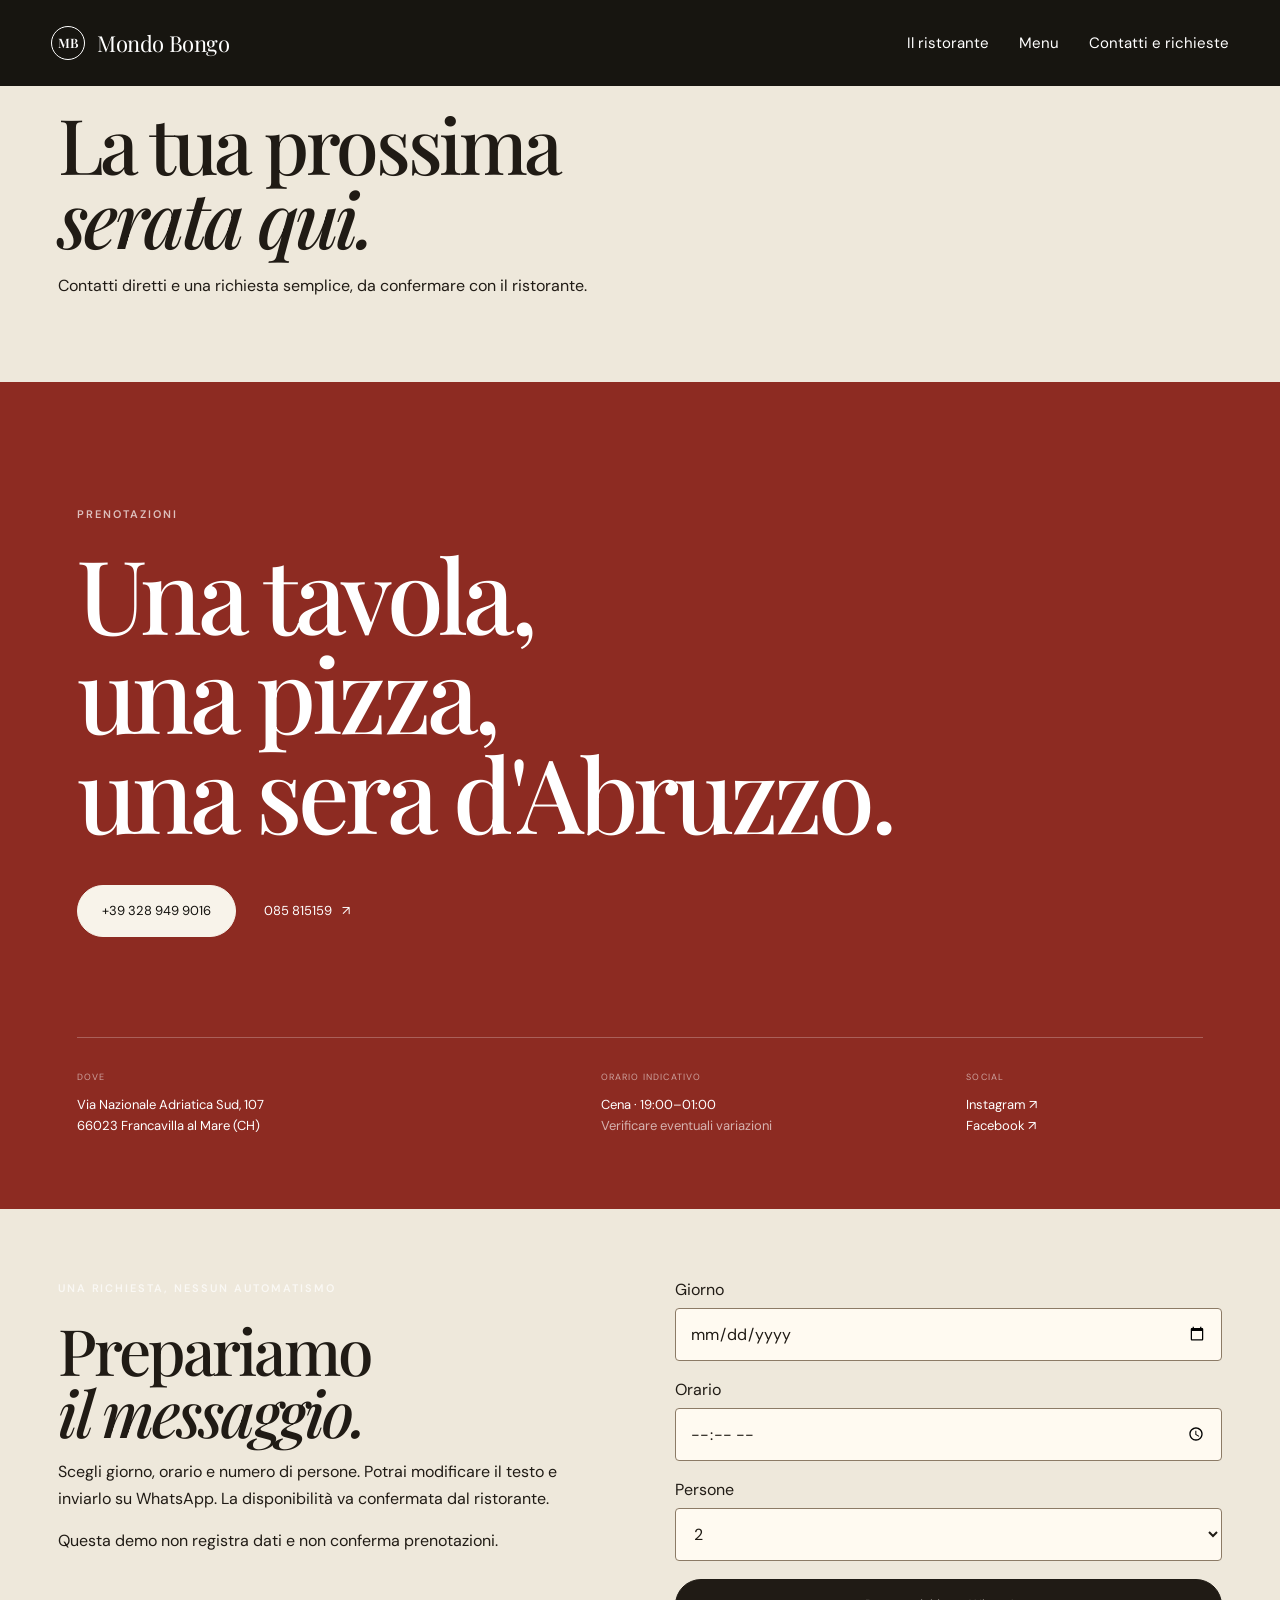
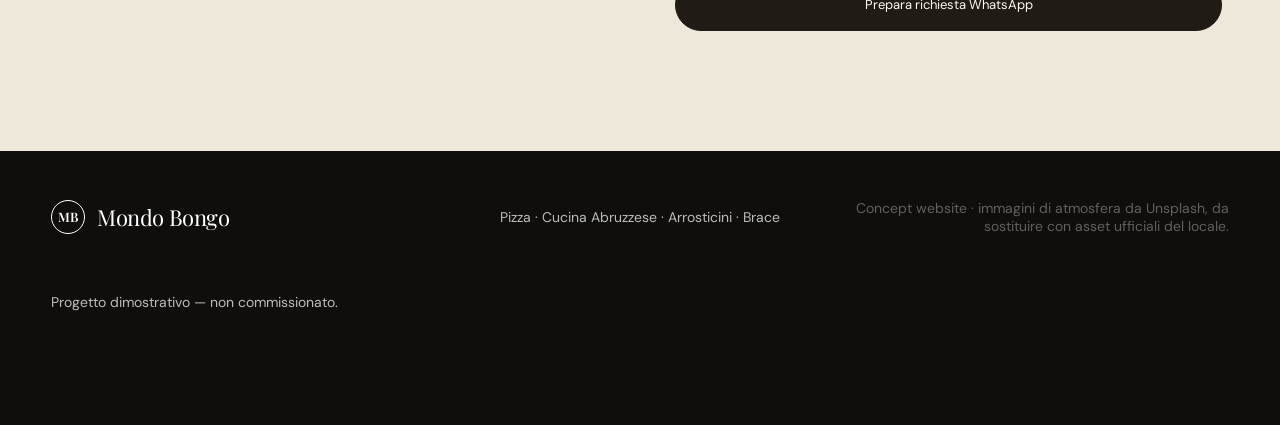
==== contatti.html @ a7d5d1a0 "Implement three-page Crescita demo with menu QR and request flow" ====
<!DOCTYPE html>

<html lang="it">
<head>
<meta charset="utf-8"/>
<meta content="width=device-width, initial-scale=1.0" name="viewport"/>
<meta content="Contatti e indicazioni per Mondo Bongo. Prepara una richiesta WhatsApp: la prenotazione richiede conferma del locale." name="description"/>
<meta content="#16130f" name="theme-color"/>
<title>Contatti e richieste | Mondo Bongo — Demo</title>
<link href="https://fonts.googleapis.com" rel="preconnect"/>
<link crossorigin="" href="https://fonts.gstatic.com" rel="preconnect"/>
<link href="https://fonts.googleapis.com/css2?family=DM+Sans:wght@400;500;600&amp;family=Playfair+Display:ital,wght@0,500;0,600;1,500&amp;display=swap" rel="stylesheet"/>
<link href="styles.css" rel="stylesheet"/>
<link href="package.css" rel="stylesheet"/><meta content="noindex, follow" name="robots"/><link href="https://mondobongo-website-demo.netlify.app/contatti.html" rel="canonical"/></head>
<body>
<header class="site-header" id="top">
<a aria-label="Mondo Bongo home" class="brand" href="index.html">
<span class="brand-mark">MB</span>
<span class="brand-name">Mondo Bongo</span>
</a>
<button aria-controls="site-nav" aria-expanded="false" aria-label="Apri menu" class="menu-toggle"><span></span><span></span></button>
<nav aria-label="Navigazione principale" class="nav" id="site-nav"><a href="index.html">Il ristorante</a><a href="menu.html">Menu</a><a aria-current="page" href="contatti.html">Contatti e richieste</a></nav>
</header>
<main><section class="page-heading section"><p class="eyebrow">MONDO BONGO · FRANCAVILLA</p><h1 class="display">La tua prossima<br/><em>serata qui.</em></h1><p>Contatti diretti e una richiesta semplice, da confermare con il ristorante.</p></section><section class="contact" id="contatti">
<div class="contact-inner">
<p class="eyebrow">Prenotazioni</p>
<h2 class="display light">Una tavola,<br/>una pizza,<br/>una sera d'Abruzzo.</h2>
<div class="contact-actions">
<a class="button button-light" href="tel:+393289499016">+39 328 949 9016</a>
<a class="text-link" href="tel:+39085815159">085 815159 <span>↗</span></a>
</div>
<div class="contact-meta">
<div><small>Dove</small><p>Via Nazionale Adriatica Sud, 107<br/>66023 Francavilla al Mare (CH)</p></div>
<div><small>Orario indicativo</small><p>Cena · 19:00–01:00<br/><span>Verificare eventuali variazioni</span></p></div>
<div><small>Social</small><p><a href="https://www.instagram.com/mondobongo_francavilla/" rel="noopener" target="_blank">Instagram ↗</a><br/><a href="https://www.facebook.com/mondobongofrancavilla" rel="noopener" target="_blank">Facebook ↗</a></p></div>
</div>
</div>
</section><section class="request-section section"><div><p class="eyebrow">UNA RICHIESTA, NESSUN AUTOMATISMO</p><h2 class="display">Prepariamo<br/><em>il messaggio.</em></h2><p>Scegli giorno, orario e numero di persone. Potrai modificare il testo e inviarlo su WhatsApp. La disponibilità va confermata dal ristorante.</p><p>Questa demo non registra dati e non conferma prenotazioni.</p></div><form id="request-form"><label>Giorno<input id="visit-date" required="" type="date"/></label><label>Orario<input id="visit-time" required="" type="time"/></label><label>Persone<select id="party-size"><option>2</option><option>1</option><option>3</option><option>4</option><option>5</option><option>6</option><option>7</option><option>8</option></select></label><button class="button button-light" type="submit">Prepara richiesta WhatsApp</button><p id="request-error" role="alert"></p><div hidden="" id="request-result"><p aria-live="polite" id="request-preview"></p><a class="button button-light" id="request-link" rel="noreferrer" target="_blank">Apri WhatsApp con il testo</a><a class="text-link dark-link" download="promemoria-richiesta.ics" id="calendar-link">Scarica promemoria da confermare</a></div><noscript>Per concordare un tavolo chiama il <a href="tel:+393289499016">328 949 9016</a>.</noscript></form></section></main>
<footer class="footer">
<a class="brand footer-brand" href="index.html"><span class="brand-mark">MB</span><span class="brand-name">Mondo Bongo</span></a>
<p>Pizza · Cucina Abruzzese · Arrosticini · Brace</p>
<p class="concept-note">Concept website · immagini di atmosfera da Unsplash, da sostituire con asset ufficiali del locale.</p>
<p>Progetto dimostrativo — non commissionato.</p></footer>
<script src="growth.js"></script>
</body>
</html>
---- styles.css ----
:root {
  --ink: #17140f;
  --paper: #f2ede4;
  --paper-2: #e7dfd2;
  --cream: #f8f3ea;
  --muted: #8b8377;
  --line: rgba(23, 20, 15, 0.16);
  --gold: #b48a4a;
  --deep: #13110e;
  --deep-2: #1b1712;
  --max: 1320px;
  --serif: "Playfair Display", Georgia, serif;
  --sans: "DM Sans", Arial, sans-serif;
}

* { box-sizing: border-box; }
html { scroll-behavior: smooth; }
body {
  margin: 0;
  font-family: var(--sans);
  color: var(--ink);
  background: var(--paper);
  -webkit-font-smoothing: antialiased;
}
a { color: inherit; text-decoration: none; }
button, input { font: inherit; }
::selection { background: var(--ink); color: var(--paper); }

.site-header {
  position: fixed;
  inset: 0 0 auto;
  z-index: 50;
  height: 86px;
  padding: 0 clamp(22px, 4vw, 68px);
  display: flex;
  align-items: center;
  justify-content: space-between;
  color: #fff;
  transition: background .35s ease, color .35s ease, height .35s ease, border-color .35s ease;
  border-bottom: 1px solid transparent;
}
.site-header.scrolled {
  height: 70px;
  color: var(--ink);
  background: rgba(242,237,228,.92);
  backdrop-filter: blur(16px);
  border-color: var(--line);
}
.brand { display: inline-flex; align-items: center; gap: 12px; }
.brand-mark {
  width: 34px;
  height: 34px;
  border: 1px solid currentColor;
  border-radius: 50%;
  display: grid;
  place-items: center;
  font-family: var(--serif);
  font-size: 13px;
  font-weight: 600;
}
.brand-name { font-family: var(--serif); font-size: 22px; letter-spacing: -.02em; }
.nav { display: flex; align-items: center; gap: 30px; font-size: 13px; }
.nav a { position: relative; }
.nav a:not(.nav-cta)::after {
  content: "";
  position: absolute;
  left: 0;
  right: 100%;
  bottom: -7px;
  height: 1px;
  background: currentColor;
  transition: right .25s ease;
}
.nav a:hover::after { right: 0; }
.nav-cta {
  padding: 11px 18px;
  border: 1px solid currentColor;
  border-radius: 999px;
}
.menu-toggle { display: none; background: transparent; border: 0; padding: 8px; }
.menu-toggle span { width: 23px; height: 1px; display: block; background: currentColor; margin: 6px 0; }

.hero {
  min-height: 100svh;
  position: relative;
  overflow: hidden;
  color: #fff;
  display: flex;
  align-items: flex-end;
}
.hero-media {
  position: absolute;
  inset: 0;
  background-image: url('https://images.unsplash.com/photo-1772758631701-5c5f532f44cf?auto=format&fit=crop&fm=jpg&q=82&w=2400');
  background-size: cover;
  background-position: center 46%;
  transform: scale(1.035);
  animation: heroIn 1.5s cubic-bezier(.2,.7,.2,1) forwards;
}
.hero-shade {
  position: absolute;
  inset: 0;
  background: linear-gradient(90deg, rgba(12,9,6,.75) 0%, rgba(12,9,6,.48) 48%, rgba(12,9,6,.22) 100%),
              linear-gradient(0deg, rgba(12,9,6,.6) 0%, transparent 45%);
}
.hero-content {
  position: relative;
  z-index: 2;
  width: min(940px, 86vw);
  padding: 0 0 clamp(140px, 18vh, 190px) clamp(22px, 6vw, 92px);
}
.eyebrow,
.section-kicker {
  font-size: 11px;
  letter-spacing: .18em;
  text-transform: uppercase;
  font-weight: 600;
}
.eyebrow { color: rgba(255,255,255,.7); margin: 0 0 22px; }
.eyebrow.dark { color: #786c5c; }
.hero h1,
.display { font-family: var(--serif); font-weight: 500; letter-spacing: -.045em; }
.hero h1 {
  font-size: clamp(58px, 8.8vw, 132px);
  line-height: .9;
  margin: 0;
  max-width: 1100px;
}
.hero h1 em, .display em { font-weight: 500; }
.hero-copy {
  max-width: 590px;
  margin: 32px 0 0;
  line-height: 1.65;
  font-size: clamp(16px, 1.3vw, 19px);
  color: rgba(255,255,255,.8);
}
.hero-actions { display: flex; align-items: center; gap: 28px; margin-top: 36px; }
.button {
  display: inline-flex;
  justify-content: center;
  align-items: center;
  min-height: 52px;
  padding: 0 24px;
  border: 1px solid currentColor;
  border-radius: 999px;
  font-size: 13px;
  transition: transform .25s ease, background .25s ease, color .25s ease;
}
.button:hover { transform: translateY(-2px); }
.button-light { color: var(--deep); background: var(--cream); border-color: var(--cream); }
.button-light:hover { background: transparent; color: #fff; }
.text-link { display: inline-flex; align-items: center; gap: 10px; font-size: 13px; }
.text-link span { transition: transform .2s ease; }
.text-link:hover span { transform: translate(3px,-3px); }
.hero-facts {
  position: absolute;
  z-index: 2;
  bottom: 26px;
  right: clamp(22px, 4vw, 68px);
  display: flex;
  border-top: 1px solid rgba(255,255,255,.3);
  padding-top: 18px;
}
.hero-facts > span {
  min-width: 160px;
  font-family: var(--serif);
  font-size: 28px;
  padding-left: 22px;
  border-left: 1px solid rgba(255,255,255,.2);
}
.hero-facts small { display: block; font-family: var(--sans); font-size: 10px; text-transform: uppercase; letter-spacing: .12em; color: rgba(255,255,255,.62); margin-top: 4px; }

.section { max-width: var(--max); margin: 0 auto; padding: 120px clamp(22px, 4.5vw, 70px); }
.section-kicker { color: #776e62; margin-bottom: 54px; }
.display {
  font-size: clamp(46px, 6.1vw, 92px);
  line-height: .97;
  margin: 0;
}
.display.light { color: #fff; }
.intro-grid { display: grid; grid-template-columns: 1.2fr .8fr; gap: 90px; align-items: end; }
.intro-copy { max-width: 510px; font-size: 17px; line-height: 1.75; color: #5f584f; }
.intro-copy p { margin: 0 0 18px; }
.pillars {
  display: grid;
  grid-template-columns: repeat(4,1fr);
  gap: 0;
  margin-top: 94px;
  border-top: 1px solid var(--line);
}
.pillars article { padding: 28px 26px 4px 0; border-right: 1px solid var(--line); min-height: 190px; }
.pillars article:not(:first-child) { padding-left: 26px; }
.pillars article:last-child { border-right: 0; }
.pillars span { font-size: 10px; color: var(--muted); }
.pillars h3 { font-family: var(--serif); font-size: 30px; margin: 28px 0 10px; font-weight: 500; }
.pillars p { color: #6f675c; line-height: 1.55; font-size: 13px; margin: 0; }

.pizza-feature { display: grid; grid-template-columns: 1.05fr .95fr; min-height: 780px; background: var(--paper-2); }
.pizza-image {
  min-height: 720px;
  background-image: linear-gradient(rgba(17,13,8,.05), rgba(17,13,8,.08)), url('https://images.unsplash.com/photo-1770670644176-100813bce5a8?auto=format&fit=crop&fm=jpg&q=82&w=1800');
  background-size: cover;
  background-position: center;
}
.pizza-copy { padding: clamp(70px, 9vw, 150px); display: flex; flex-direction: column; justify-content: center; }
.pizza-copy > p:not(.eyebrow) { max-width: 570px; margin: 34px 0 0; color: #62594f; line-height: 1.75; }
.process { display: grid; grid-template-columns: repeat(3,1fr); gap: 0; margin-top: 60px; border-top: 1px solid var(--line); }
.process div { padding: 20px 18px 0 0; }
.process strong { display: block; font-family: var(--serif); font-size: 29px; font-weight: 500; }
.process span { display: block; margin-top: 7px; font-size: 11px; line-height: 1.4; color: var(--muted); }

.section-heading { display: flex; justify-content: space-between; align-items: flex-end; gap: 40px; }
.dark-link { color: var(--ink); margin-bottom: 10px; }
.dish-grid { display: grid; grid-template-columns: repeat(4,1fr); gap: 18px; margin-top: 62px; }
.dish-card {
  min-height: 320px;
  padding: 28px;
  border: 1px solid var(--line);
  display: flex;
  flex-direction: column;
  background: rgba(255,255,255,.15);
  transition: transform .3s ease, background .3s ease, border-color .3s ease;
}
.dish-card:hover { transform: translateY(-7px); background: #f7f1e7; border-color: rgba(23,20,15,.28); }
.dish-no { font-size: 10px; color: var(--muted); }
.dish-card h3 { font-family: var(--serif); font-size: 32px; font-weight: 500; margin: 44px 0 16px; }
.dish-card p { color: #6b6258; font-size: 13px; line-height: 1.6; margin: 0; }
.dish-card > span { margin-top: auto; padding-top: 28px; font-size: 13px; }

.arrosticini-section { position: relative; min-height: 780px; display: flex; align-items: center; color: #fff; overflow: hidden; }
.arrosticini-bg {
  position: absolute;
  inset: 0;
  background-image: url('https://images.unsplash.com/photo-1777502286499-d91d3339be30?auto=format&fit=crop&fm=jpg&q=82&w=2200');
  background-size: cover;
  background-position: center;
}
.arrosticini-overlay { position: absolute; inset: 0; background: linear-gradient(90deg, rgba(14,10,7,.85), rgba(14,10,7,.28)); }
.arrosticini-content { position: relative; z-index: 2; width: min(650px, 84vw); margin-left: clamp(22px, 7vw, 112px); }
.arrosticini-content > p:not(.eyebrow) { color: rgba(255,255,255,.76); font-size: 16px; line-height: 1.7; max-width: 530px; margin: 30px 0; }

.menu-section { padding-top: 135px; padding-bottom: 135px; }
.menu-head { display: grid; grid-template-columns: 1fr 340px; gap: 80px; align-items: end; }
.menu-head > p { color: #6e665c; line-height: 1.65; margin: 0 0 8px; }
.menu-tabs { display: flex; gap: 8px; flex-wrap: wrap; margin-top: 65px; padding-bottom: 20px; border-bottom: 1px solid var(--line); }
.menu-tab {
  border: 1px solid var(--line);
  background: transparent;
  padding: 11px 15px;
  border-radius: 999px;
  cursor: pointer;
  color: #5e574f;
  font-size: 12px;
  transition: all .2s ease;
}
.menu-tab:hover, .menu-tab.active { background: var(--ink); border-color: var(--ink); color: var(--paper); }
.menu-panels { margin-top: 26px; }
.menu-panel { display: none; }
.menu-panel.active { display: block; animation: fadePanel .35s ease; }
.menu-item {
  display: grid;
  grid-template-columns: 1fr auto;
  gap: 32px;
  padding: 24px 0;
  border-bottom: 1px solid var(--line);
  align-items: start;
}
.menu-item h3 { margin: 0; font-family: var(--serif); font-weight: 500; font-size: 24px; }
.menu-item p { margin: 7px 0 0; color: #776f64; font-size: 13px; line-height: 1.5; }
.menu-item strong { font-size: 13px; font-weight: 500; }
.menu-item.featured h3::after { content: " firma"; font-family: var(--sans); font-size: 9px; letter-spacing: .12em; text-transform: uppercase; margin-left: 9px; color: var(--gold); vertical-align: middle; }
.menu-note { margin-top: 28px; font-size: 11px; color: var(--muted); }

.wine-section { background: var(--deep); color: #fff; display: grid; grid-template-columns: 1fr 1fr; padding: 120px clamp(22px, 6vw, 92px); gap: 100px; align-items: end; }
.wine-list { border-top: 1px solid rgba(255,255,255,.18); padding-top: 30px; max-width: 570px; }
.wine-list p { font-size: 16px; line-height: 1.75; color: rgba(255,255,255,.7); margin: 0 0 30px; }

.experience-grid { display: grid; grid-template-columns: 1fr .8fr; gap: 90px; align-items: start; }
.experience-copy { padding-top: 10px; }
.experience-copy > p { color: #665e54; line-height: 1.75; margin: 0; max-width: 520px; }
.experience-tags { display: flex; flex-wrap: wrap; gap: 8px; margin-top: 38px; }
.experience-tags span { border: 1px solid var(--line); border-radius: 999px; padding: 9px 13px; font-size: 11px; color: #6c6459; }

.contact { background: #8d2b22; color: #fff; padding: 125px clamp(22px, 6vw, 92px) 72px; }
.contact-inner { max-width: var(--max); margin: 0 auto; }
.contact .display { font-size: clamp(58px, 8vw, 120px); }
.contact-actions { display: flex; gap: 28px; align-items: center; margin-top: 44px; }
.contact-meta { display: grid; grid-template-columns: 1.2fr .8fr .6fr; gap: 50px; border-top: 1px solid rgba(255,255,255,.25); margin-top: 100px; padding-top: 26px; }
.contact-meta small { text-transform: uppercase; letter-spacing: .13em; font-size: 9px; color: rgba(255,255,255,.56); }
.contact-meta p { margin: 9px 0 0; line-height: 1.65; font-size: 13px; }
.contact-meta span { color: rgba(255,255,255,.64); }

.footer { background: #0f0e0c; color: rgba(255,255,255,.72); padding: 34px clamp(22px, 4vw, 68px); display: grid; grid-template-columns: 1fr auto 1fr; align-items: center; gap: 30px; font-size: 11px; }
.footer-brand { color: #fff; }
.footer > p:nth-child(2) { text-align: center; }
.concept-note { text-align: right; color: rgba(255,255,255,.34); }

.reveal { opacity: 0; transform: translateY(26px); transition: opacity .75s ease, transform .75s cubic-bezier(.2,.7,.2,1); }
.reveal.visible { opacity: 1; transform: translateY(0); }

@keyframes heroIn { from { transform: scale(1.08); } to { transform: scale(1.035); } }
@keyframes fadePanel { from { opacity: 0; transform: translateY(8px); } to { opacity: 1; transform: none; } }

@media (max-width: 1100px) {
  .hero-facts { display: none; }
  .intro-grid, .experience-grid, .menu-head { grid-template-columns: 1fr; gap: 36px; }
  .pillars { grid-template-columns: repeat(2,1fr); }
  .pillars article:nth-child(2) { border-right: 0; }
  .dish-grid { grid-template-columns: repeat(2,1fr); }
  .pizza-feature { grid-template-columns: 1fr; }
  .pizza-image { min-height: 600px; }
  .wine-section { grid-template-columns: 1fr; gap: 48px; }
  .contact-meta { grid-template-columns: 1fr 1fr; }
  .footer { grid-template-columns: 1fr; text-align: left; }
  .footer > p:nth-child(2), .concept-note { text-align: left; }
}

@media (max-width: 780px) {
  .site-header { height: 72px; padding: 0 20px; }
  .brand-name { font-size: 19px; }
  .menu-toggle { display: block; color: currentColor; z-index: 60; }
  .nav {
    position: fixed;
    inset: 0;
    background: var(--paper);
    color: var(--ink);
    padding: 110px 28px 36px;
    flex-direction: column;
    align-items: flex-start;
    gap: 24px;
    font-family: var(--serif);
    font-size: 34px;
    transform: translateY(-105%);
    transition: transform .4s cubic-bezier(.2,.7,.2,1);
  }
  .nav.open { transform: translateY(0); }
  .nav-cta { font-family: var(--sans); font-size: 13px; }
  .hero { min-height: 92svh; }
  .hero-media { background-position: 58% center; }
  .hero-content { padding: 0 20px 78px; width: 100%; }
  .hero h1 { font-size: clamp(54px, 17vw, 82px); }
  .hero-copy { max-width: 92%; font-size: 15px; }
  .hero-actions { align-items: flex-start; flex-direction: column; gap: 18px; }
  .section { padding: 82px 20px; }
  .display { font-size: clamp(44px, 13vw, 68px); }
  .section-kicker { margin-bottom: 35px; }
  .intro-copy { font-size: 15px; }
  .pillars { grid-template-columns: 1fr; margin-top: 60px; }
  .pillars article, .pillars article:not(:first-child) { border-right: 0; border-bottom: 1px solid var(--line); padding: 24px 0; min-height: 0; }
  .pizza-image { min-height: 470px; }
  .pizza-copy { padding: 70px 20px; }
  .process { grid-template-columns: 1fr; }
  .process div { border-bottom: 1px solid var(--line); padding: 18px 0; }
  .section-heading { align-items: flex-start; flex-direction: column; }
  .dish-grid { grid-template-columns: 1fr; gap: 12px; }
  .dish-card { min-height: 255px; }
  .arrosticini-section { min-height: 690px; }
  .arrosticini-bg { background-position: 60% center; }
  .arrosticini-content { margin-left: 20px; }
  .menu-section { padding-top: 90px; padding-bottom: 90px; }
  .menu-head > p { max-width: 92%; }
  .menu-tabs { flex-wrap: nowrap; overflow-x: auto; padding-bottom: 16px; scrollbar-width: none; }
  .menu-tabs::-webkit-scrollbar { display: none; }
  .menu-tab { flex: 0 0 auto; }
  .menu-item { gap: 18px; }
  .menu-item h3 { font-size: 20px; }
  .menu-item p { padding-right: 8px; }
  .wine-section { padding: 85px 20px; }
  .contact { padding: 90px 20px 60px; }
  .contact .display { font-size: clamp(52px, 15vw, 80px); }
  .contact-actions { flex-direction: column; align-items: flex-start; }
  .contact-meta { grid-template-columns: 1fr; margin-top: 70px; gap: 28px; }
  .footer { padding: 30px 20px; gap: 16px; }
}

@media (prefers-reduced-motion: reduce) {
  html { scroll-behavior: auto; }
  *, *::before, *::after { animation-duration: .01ms !important; animation-iteration-count: 1 !important; transition-duration: .01ms !important; }
  .reveal { opacity: 1; transform: none; }
}

/* Premium editorial menu */
.menu-section {
  position: relative;
  max-width: none;
  padding-left: max(clamp(22px, 4.5vw, 70px), calc((100vw - var(--max)) / 2 + 70px));
  padding-right: max(clamp(22px, 4.5vw, 70px), calc((100vw - var(--max)) / 2 + 70px));
  background:
    linear-gradient(90deg, rgba(23,20,15,.025) 1px, transparent 1px) 0 0 / 25% 100%,
    var(--cream);
  overflow: hidden;
}
.menu-editorial-head {
  display: grid;
  grid-template-columns: 150px minmax(0, 1fr) 330px;
  gap: clamp(28px, 5vw, 76px);
  align-items: end;
  padding-bottom: 70px;
  border-bottom: 1px solid rgba(23,20,15,.28);
}
.menu-volume {
  align-self: start;
  padding-top: 7px;
  font-family: var(--serif);
  font-size: 13px;
  font-style: italic;
  color: #8b7760;
  writing-mode: vertical-rl;
  transform: rotate(180deg);
  letter-spacing: .03em;
}
.menu-editorial-head .section-kicker { margin-bottom: 24px; }
.menu-editorial-head .display { font-size: clamp(54px, 6.4vw, 96px); }
.menu-editorial-head .display em { color: #8d2b22; }
.menu-intro {
  margin: 0 0 6px;
  color: #655c51;
  font-size: 15px;
  line-height: 1.8;
  max-width: 320px;
}
.menu-feature-strip {
  display: grid;
  grid-template-columns: repeat(3, 1fr);
  border-bottom: 1px solid rgba(23,20,15,.28);
}
.menu-feature-strip article {
  position: relative;
  min-height: 260px;
  padding: 34px 34px 30px 0;
  display: grid;
  grid-template-columns: 36px 1fr auto;
  gap: 20px;
  border-right: 1px solid var(--line);
  transition: background .28s ease, padding-left .28s ease;
}
.menu-feature-strip article:not(:first-child) { padding-left: 34px; }
.menu-feature-strip article:last-child { border-right: 0; }
.menu-feature-strip article:hover { background: rgba(180,138,74,.075); }
.menu-feature-no { font-family: var(--serif); color: #9c8971; font-style: italic; }
.menu-feature-strip small {
  display: block;
  margin-bottom: 28px;
  font-size: 9px;
  letter-spacing: .16em;
  text-transform: uppercase;
  color: var(--gold);
}
.menu-feature-strip h3 {
  margin: 0;
  font-family: var(--serif);
  font-weight: 500;
  font-size: clamp(27px, 2.3vw, 38px);
  line-height: 1.05;
  letter-spacing: -.025em;
}
.menu-feature-strip p {
  margin: 13px 0 0;
  max-width: 240px;
  color: #746a5e;
  font-size: 12px;
  line-height: 1.55;
}
.menu-feature-strip strong {
  align-self: end;
  font-size: 12px;
  font-weight: 500;
  white-space: nowrap;
}
.menu-section .menu-tabs {
  margin-top: 0;
  padding: 0;
  display: grid;
  grid-template-columns: repeat(5, 1fr);
  gap: 0;
  border-bottom: 1px solid rgba(23,20,15,.28);
}
.menu-section .menu-tab {
  min-height: 98px;
  padding: 24px 20px;
  border: 0;
  border-right: 1px solid var(--line);
  border-radius: 0;
  display: flex;
  flex-direction: column;
  align-items: flex-start;
  justify-content: space-between;
  gap: 14px;
  color: #6f6559;
  font-family: var(--serif);
  font-size: 17px;
  text-align: left;
}
.menu-section .menu-tab:last-child { border-right: 0; }
.menu-section .menu-tab span {
  font-family: var(--sans);
  font-size: 9px;
  letter-spacing: .13em;
  color: #a38e72;
}
.menu-section .menu-tab:hover,
.menu-section .menu-tab.active {
  background: var(--ink);
  color: var(--cream);
  border-color: var(--line);
}
.menu-section .menu-tab.active span { color: #d0ad75; }
.menu-section .menu-panels { margin-top: 0; }
.menu-section .menu-panel.active {
  display: grid;
  grid-template-columns: minmax(260px, .75fr) minmax(0, 1.7fr);
  gap: clamp(45px, 7vw, 110px);
  padding: 74px 0 64px;
}
.menu-panel-heading {
  position: sticky;
  top: 110px;
  align-self: start;
}
.menu-panel-heading > div {
  display: flex;
  align-items: center;
  justify-content: space-between;
  gap: 16px;
  padding-bottom: 15px;
  border-bottom: 1px solid var(--line);
}
.menu-panel-heading > div span {
  font-family: var(--serif);
  font-size: 18px;
  font-style: italic;
  color: #9b866c;
}
.menu-panel-heading > div small {
  font-size: 9px;
  text-transform: uppercase;
  letter-spacing: .16em;
  color: #8a7c6b;
}
.menu-panel-heading h3 {
  margin: 30px 0 20px;
  font-family: var(--serif);
  font-size: clamp(42px, 4vw, 64px);
  font-weight: 500;
  line-height: .98;
  letter-spacing: -.035em;
}
.menu-panel-heading p {
  margin: 0;
  max-width: 360px;
  color: #71675b;
  font-size: 13px;
  line-height: 1.7;
}
.menu-list { border-top: 1px solid var(--line); }
.menu-section .menu-item {
  position: relative;
  min-height: 118px;
  padding: 25px 0 24px;
  transition: padding-left .25s ease, background .25s ease;
}
.menu-section .menu-item:hover { padding-left: 14px; }
.menu-section .menu-item h4 {
  margin: 0;
  font-family: var(--serif);
  font-size: clamp(22px, 2vw, 29px);
  font-weight: 500;
  letter-spacing: -.018em;
}
.menu-section .menu-item p {
  max-width: 620px;
  margin: 8px 0 0;
  color: #756b60;
  font-size: 12px;
  line-height: 1.55;
}
.menu-section .menu-item strong {
  padding-top: 5px;
  font-family: var(--serif);
  font-size: 16px;
  font-weight: 500;
  white-space: nowrap;
}
.menu-section .menu-item.featured::before {
  content: "Scelta Mondo Bongo";
  position: absolute;
  top: 13px;
  right: 0;
  font-size: 8px;
  text-transform: uppercase;
  letter-spacing: .14em;
  color: var(--gold);
}
.menu-section .menu-item.featured h3::after { content: none; }
.menu-footer {
  padding-top: 26px;
  border-top: 1px solid rgba(23,20,15,.28);
  display: flex;
  justify-content: space-between;
  align-items: center;
  gap: 30px;
}
.menu-footer p {
  margin: 0;
  max-width: 680px;
  color: var(--muted);
  font-size: 10px;
  line-height: 1.6;
}

@media (max-width: 1100px) {
  .menu-editorial-head { grid-template-columns: 70px 1fr; }
  .menu-intro { grid-column: 2; max-width: 540px; }
  .menu-feature-strip { grid-template-columns: 1fr; }
  .menu-feature-strip article,
  .menu-feature-strip article:not(:first-child) {
    min-height: 0;
    padding: 28px 0;
    border-right: 0;
    border-bottom: 1px solid var(--line);
  }
  .menu-feature-strip article:last-child { border-bottom: 0; }
  .menu-section .menu-tabs { grid-template-columns: repeat(5, minmax(150px, 1fr)); overflow-x: auto; scrollbar-width: none; }
  .menu-section .menu-tabs::-webkit-scrollbar { display: none; }
  .menu-section .menu-panel.active { grid-template-columns: 1fr; gap: 38px; }
  .menu-panel-heading { position: static; }
  .menu-panel-heading p { max-width: 620px; }
}

@media (max-width: 780px) {
  .menu-section {
    padding-left: 20px;
    padding-right: 20px;
    background: var(--cream);
  }
  .menu-editorial-head {
    grid-template-columns: 1fr;
    gap: 28px;
    padding-bottom: 48px;
  }
  .menu-volume { writing-mode: initial; transform: none; padding: 0; }
  .menu-editorial-head .section-kicker { margin-bottom: 18px; }
  .menu-editorial-head .display { font-size: clamp(48px, 14vw, 68px); }
  .menu-intro { grid-column: auto; max-width: 100%; font-size: 14px; }
  .menu-feature-strip article,
  .menu-feature-strip article:not(:first-child) {
    grid-template-columns: 28px 1fr;
    gap: 14px;
    padding: 25px 0;
  }
  .menu-feature-strip article strong { grid-column: 2; justify-self: start; margin-top: 4px; }
  .menu-feature-strip small { margin-bottom: 18px; }
  .menu-feature-strip h3 { font-size: 28px; }
  .menu-section .menu-tabs { margin-left: -20px; margin-right: -20px; padding-left: 20px; grid-template-columns: repeat(5, 180px); }
  .menu-section .menu-tab { min-height: 86px; padding: 18px 16px; }
  .menu-section .menu-panel.active { padding: 54px 0 48px; }
  .menu-panel-heading h3 { font-size: 46px; }
  .menu-section .menu-item { min-height: 106px; grid-template-columns: 1fr auto; gap: 14px; padding: 23px 0; }
  .menu-section .menu-item:hover { padding-left: 0; }
  .menu-section .menu-item h4 { font-size: 22px; padding-right: 8px; }
  .menu-section .menu-item.featured::before { position: static; display: block; grid-column: 1 / -1; margin-bottom: -8px; }
  .menu-footer { align-items: flex-start; flex-direction: column; }
}
---- package.css ----
[hidden]{display:none!important}a:focus-visible,button:focus-visible,input:focus-visible,select:focus-visible{outline:3px solid #bca177;outline-offset:4px}.page-heading{padding-top:150px;padding-bottom:50px;background:#eee8db;color:#201b15}.page-heading h1{font-size:clamp(42px,6vw,80px);margin:20px 0}.section{padding-top:70px;padding-bottom:70px}.menu-panel{display:block}.js .menu-panel:not(.active){display:none}.menu-tab{font-size:15px;min-height:44px}.nav{font-size:15px}.request-section,.qr-card{display:grid;grid-template-columns:1fr 1fr;gap:6%;background:#eee8db;color:#201b15}.request-section h2{font-size:clamp(38px,5vw,65px)}.request-section p{max-width:55ch;line-height:1.65}.request-section form{display:grid;gap:18px;align-content:start}.request-section label{display:grid;gap:8px;font-size:16px}.request-section input,.request-section select{width:100%;min-width:0;padding:14px;border:1px solid #8c7b66;background:#fffaf1;border-radius:4px;color:#201b15;font:inherit}.request-section button{border:1px solid #201b15;background:#201b15;color:#fffaf1;cursor:pointer}.request-section [hidden]{display:none}.request-section #request-result{border-top:1px solid #8c7b66;padding-top:20px}.request-section #request-link{display:inline-flex;background:#201b15;color:#fffaf1}.request-section #calendar-link{display:block;width:fit-content}.qr-card{align-items:center}.qr-card img{width:240px;max-width:100%;height:auto;justify-self:center}.qr-card h2{font:40px Georgia,serif}.footer{font-size:14px;padding-bottom:100px}.reveal{opacity:1;transform:none}.site-header{background:#171510}.nav[aria-label]{visibility:visible}.menu-toggle{min-width:44px;min-height:44px}.menu-panel-heading{position:static}.menu-panel-heading h3{overflow-wrap:anywhere}@media(max-width:820px){.request-section,.qr-card{grid-template-columns:1fr;gap:28px}.page-heading{padding-top:130px}.section{padding-top:48px;padding-bottom:48px}.page-heading.section{padding-top:130px}.js .nav:not(.open){visibility:hidden}.nav{font-size:22px}.nav a{padding:12px}.hero h1{font-size:clamp(46px,10vw,72px)}.menu-panel-heading h3{font-size:38px}.menu-tabs{display:flex;overflow:auto;max-width:100%;gap:10px}.menu-tab{flex:0 0 auto}.hero{min-height:700px}.hero-facts{position:relative;bottom:auto;left:auto;right:auto;margin:35px 22px 0;flex-wrap:wrap}.hero{display:flex;flex-direction:column;justify-content:center}.hero-content{position:relative}.request-section form{min-width:0}}@media(prefers-reduced-motion:reduce){*,*::before,*::after{animation:none!important;transition:none!important;scroll-behavior:auto!important}}
@media(max-width:820px){.menu-toggle{display:block}.nav{position:fixed;inset:0;background:#eee8db;color:#201b15;padding:100px 24px 36px;flex-direction:column;align-items:flex-start;transform:translateY(-105%);overflow-y:auto}.nav.open{transform:translateY(0)}html:not(.js) .nav{position:static;transform:none;padding:10px;flex-direction:row;flex-wrap:wrap;font-size:14px}html:not(.js) .site-header{position:relative;flex-wrap:wrap;height:auto}html:not(.js) .menu-toggle{display:none}}
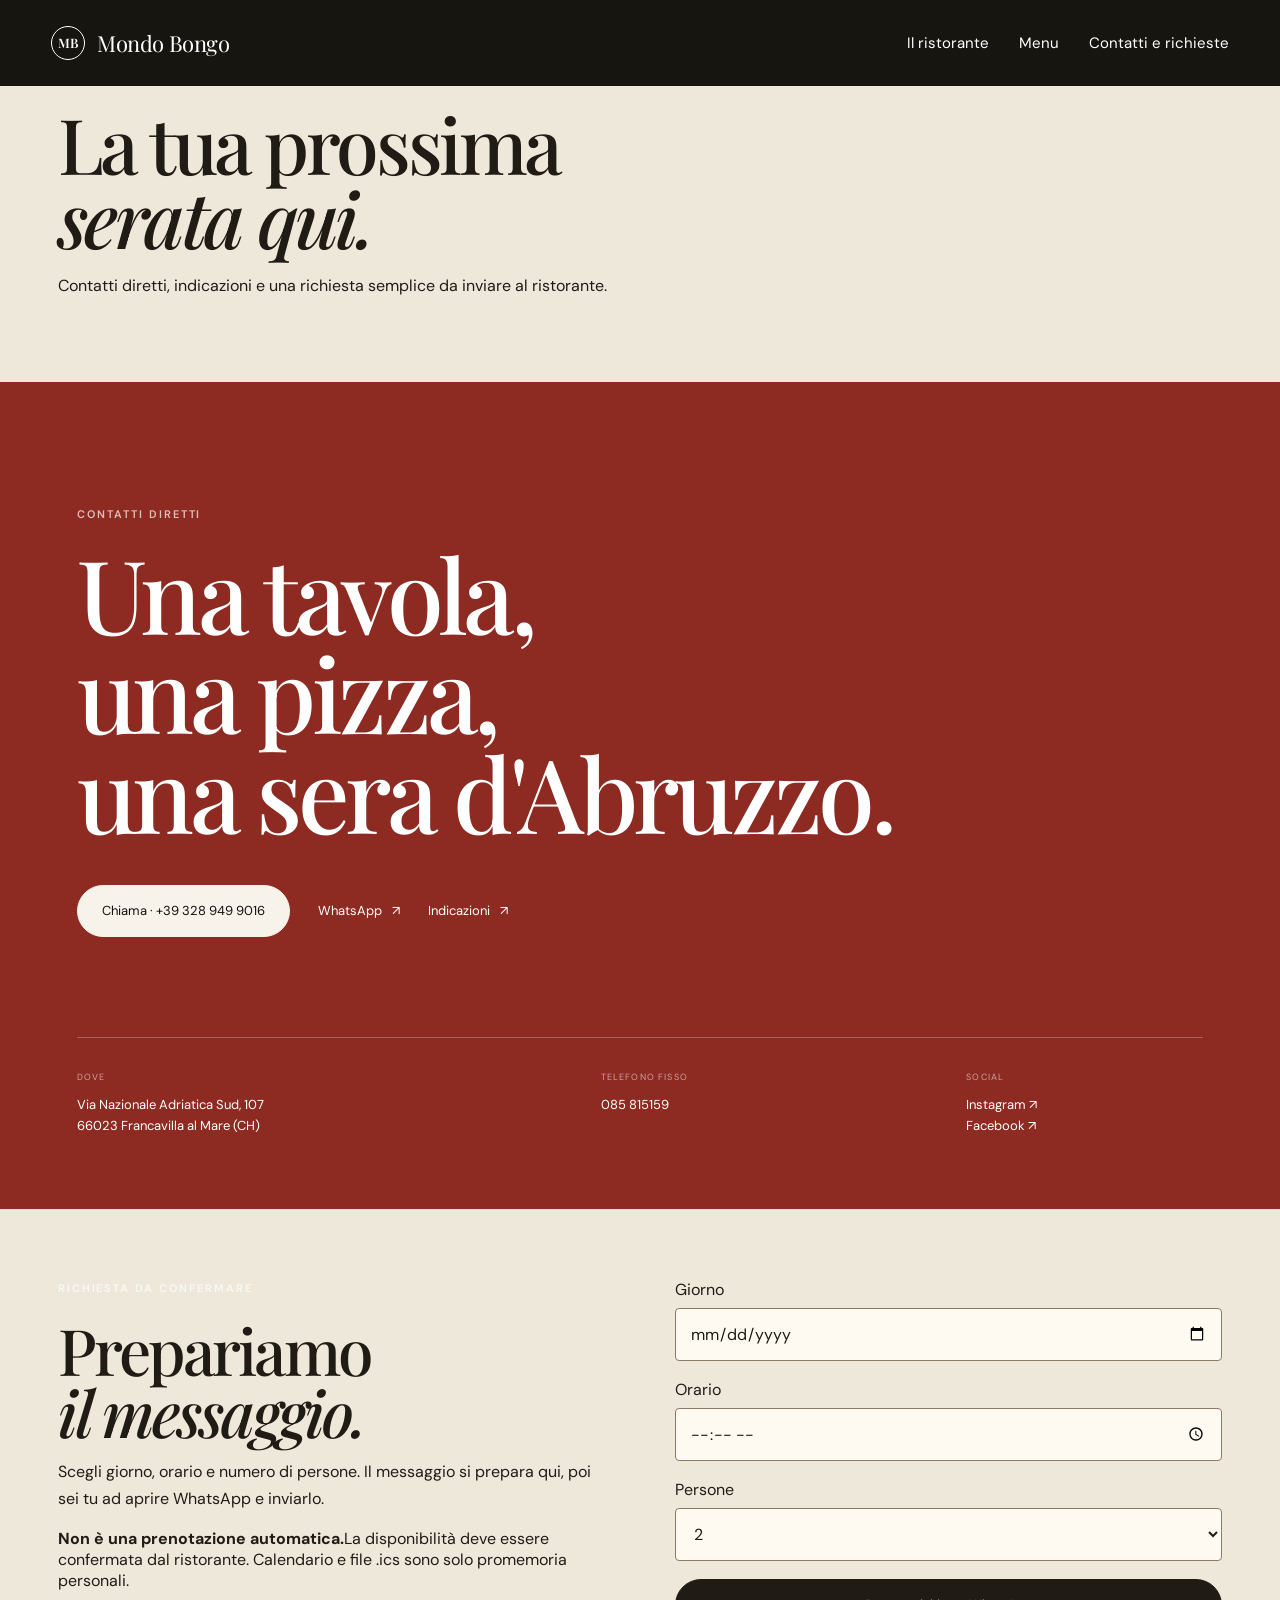
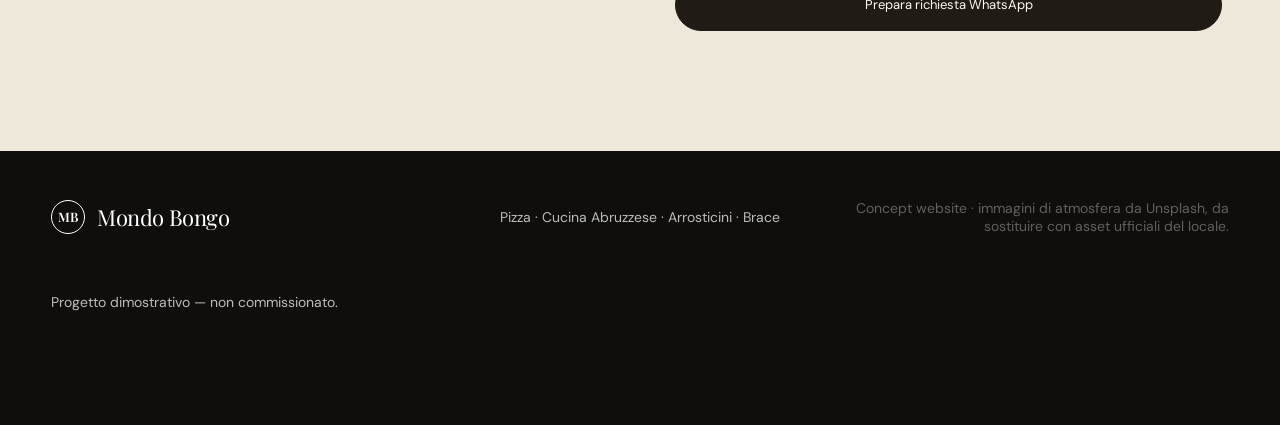
==== commit b014ca95: "Refine Mondo Bongo contact and request flow" ====
--- a/contatti.html
+++ b/contatti.html
@@ -1,5 +1,4 @@
 <!DOCTYPE html>
-
 <html lang="it">
 <head>
 <meta charset="utf-8"/>
@@ -11,36 +10,68 @@
 <link crossorigin="" href="https://fonts.gstatic.com" rel="preconnect"/>
 <link href="https://fonts.googleapis.com/css2?family=DM+Sans:wght@400;500;600&amp;family=Playfair+Display:ital,wght@0,500;0,600;1,500&amp;display=swap" rel="stylesheet"/>
 <link href="styles.css" rel="stylesheet"/>
-<link href="package.css" rel="stylesheet"/><meta content="noindex, follow" name="robots"/><link href="https://mondobongo-website-demo.netlify.app/contatti.html" rel="canonical"/></head>
+<link href="package.css" rel="stylesheet"/>
+<meta content="noindex, follow" name="robots"/>
+<link href="https://mondobongo-website-demo.netlify.app/contatti.html" rel="canonical"/>
+</head>
 <body>
 <header class="site-header" id="top">
-<a aria-label="Mondo Bongo home" class="brand" href="index.html">
-<span class="brand-mark">MB</span>
-<span class="brand-name">Mondo Bongo</span>
-</a>
-<button aria-controls="site-nav" aria-expanded="false" aria-label="Apri menu" class="menu-toggle"><span></span><span></span></button>
+<a aria-label="Mondo Bongo home" class="brand" href="index.html"><span class="brand-mark">MB</span><span class="brand-name">Mondo Bongo</span></a>
+<button aria-controls="site-nav" aria-expanded="false" aria-label="Apri menu" class="menu-toggle" type="button"><span></span><span></span></button>
 <nav aria-label="Navigazione principale" class="nav" id="site-nav"><a href="index.html">Il ristorante</a><a href="menu.html">Menu</a><a aria-current="page" href="contatti.html">Contatti e richieste</a></nav>
 </header>
-<main><section class="page-heading section"><p class="eyebrow">MONDO BONGO · FRANCAVILLA</p><h1 class="display">La tua prossima<br/><em>serata qui.</em></h1><p>Contatti diretti e una richiesta semplice, da confermare con il ristorante.</p></section><section class="contact" id="contatti">
+<main>
+<section class="page-heading section">
+<p class="eyebrow">Mondo Bongo · Francavilla al Mare</p>
+<h1 class="display">La tua prossima<br/><em>serata qui.</em></h1>
+<p>Contatti diretti, indicazioni e una richiesta semplice da inviare al ristorante.</p>
+</section>
+<section class="contact" id="contatti">
 <div class="contact-inner">
-<p class="eyebrow">Prenotazioni</p>
+<p class="eyebrow">Contatti diretti</p>
 <h2 class="display light">Una tavola,<br/>una pizza,<br/>una sera d'Abruzzo.</h2>
 <div class="contact-actions">
-<a class="button button-light" href="tel:+393289499016">+39 328 949 9016</a>
-<a class="text-link" href="tel:+39085815159">085 815159 <span>↗</span></a>
+<a class="button button-light" href="tel:+393289499016">Chiama · +39 328 949 9016</a>
+<a class="text-link" href="https://wa.me/393289499016" rel="noreferrer" target="_blank">WhatsApp <span>↗</span></a>
+<a class="text-link" href="https://www.google.com/maps/search/?api=1&amp;query=Via+Nazionale+Adriatica+Sud+107+Francavilla+al+Mare" rel="noreferrer" target="_blank">Indicazioni <span>↗</span></a>
 </div>
 <div class="contact-meta">
 <div><small>Dove</small><p>Via Nazionale Adriatica Sud, 107<br/>66023 Francavilla al Mare (CH)</p></div>
-<div><small>Orario indicativo</small><p>Cena · 19:00–01:00<br/><span>Verificare eventuali variazioni</span></p></div>
+<div><small>Telefono fisso</small><p><a href="tel:+39085815159">085 815159</a></p></div>
 <div><small>Social</small><p><a href="https://www.instagram.com/mondobongo_francavilla/" rel="noopener" target="_blank">Instagram ↗</a><br/><a href="https://www.facebook.com/mondobongofrancavilla" rel="noopener" target="_blank">Facebook ↗</a></p></div>
 </div>
 </div>
-</section><section class="request-section section"><div><p class="eyebrow">UNA RICHIESTA, NESSUN AUTOMATISMO</p><h2 class="display">Prepariamo<br/><em>il messaggio.</em></h2><p>Scegli giorno, orario e numero di persone. Potrai modificare il testo e inviarlo su WhatsApp. La disponibilità va confermata dal ristorante.</p><p>Questa demo non registra dati e non conferma prenotazioni.</p></div><form id="request-form"><label>Giorno<input id="visit-date" required="" type="date"/></label><label>Orario<input id="visit-time" required="" type="time"/></label><label>Persone<select id="party-size"><option>2</option><option>1</option><option>3</option><option>4</option><option>5</option><option>6</option><option>7</option><option>8</option></select></label><button class="button button-light" type="submit">Prepara richiesta WhatsApp</button><p id="request-error" role="alert"></p><div hidden="" id="request-result"><p aria-live="polite" id="request-preview"></p><a class="button button-light" id="request-link" rel="noreferrer" target="_blank">Apri WhatsApp con il testo</a><a class="text-link dark-link" download="promemoria-richiesta.ics" id="calendar-link">Scarica promemoria da confermare</a></div><noscript>Per concordare un tavolo chiama il <a href="tel:+393289499016">328 949 9016</a>.</noscript></form></section></main>
+</section>
+<section class="request-section section" id="richiesta" aria-labelledby="request-title">
+<div class="request-copy">
+<p class="eyebrow">RICHIESTA DA CONFERMARE</p>
+<h2 class="display" id="request-title">Prepariamo<br/><em>il messaggio.</em></h2>
+<p>Scegli giorno, orario e numero di persone. Il messaggio si prepara qui, poi sei tu ad aprire WhatsApp e inviarlo.</p>
+<div class="request-disclosure"><strong>Non è una prenotazione automatica.</strong><span>La disponibilità deve essere confermata dal ristorante. Calendario e file .ics sono solo promemoria personali.</span></div>
+</div>
+<form id="request-form" novalidate>
+<label for="visit-date">Giorno<input id="visit-date" required type="date"/></label>
+<label for="visit-time">Orario<input id="visit-time" required type="time"/></label>
+<label for="party-size">Persone<select id="party-size"><option>2</option><option>1</option><option>3</option><option>4</option><option>5</option><option>6</option><option>7</option><option>8</option></select></label>
+<button class="button request-submit" type="submit">Prepara richiesta WhatsApp</button>
+<p id="request-error" role="alert"></p>
+<div hidden id="request-result" aria-live="polite">
+<p class="request-ready"><strong>Richiesta pronta · DA CONFERMARE</strong><span>Controlla il testo prima di inviarlo.</span></p>
+<p id="request-preview"></p>
+<a class="button request-primary" id="request-link" rel="noreferrer" target="_blank">Apri WhatsApp con il testo</a>
+<div class="calendar-actions"><a class="text-link dark-link" id="google-calendar-link" rel="noreferrer" target="_blank">Aggiungi promemoria a Google Calendar ↗</a><a class="text-link dark-link" download="promemoria-richiesta.ics" id="calendar-link">Scarica promemoria .ics</a></div>
+<small>Google Calendar e il file .ics non confermano il tavolo: l'evento resta una richiesta personale con stato TENTATIVE.</small>
+</div>
+<noscript>Per concordare un tavolo chiama il <a href="tel:+393289499016">328 949 9016</a>.</noscript>
+</form>
+</section>
+</main>
 <footer class="footer">
 <a class="brand footer-brand" href="index.html"><span class="brand-mark">MB</span><span class="brand-name">Mondo Bongo</span></a>
 <p>Pizza · Cucina Abruzzese · Arrosticini · Brace</p>
 <p class="concept-note">Concept website · immagini di atmosfera da Unsplash, da sostituire con asset ufficiali del locale.</p>
-<p>Progetto dimostrativo — non commissionato.</p></footer>
+<p>Progetto dimostrativo — non commissionato.</p>
+</footer>
 <script src="growth.js"></script>
 </body>
-</html>+</html>
--- a/package.css
+++ b/package.css
@@ -1,2 +1,2 @@
-[hidden]{display:none!important}a:focus-visible,button:focus-visible,input:focus-visible,select:focus-visible{outline:3px solid #bca177;outline-offset:4px}.page-heading{padding-top:150px;padding-bottom:50px;background:#eee8db;color:#201b15}.page-heading h1{font-size:clamp(42px,6vw,80px);margin:20px 0}.section{padding-top:70px;padding-bottom:70px}.menu-panel{display:block}.js .menu-panel:not(.active){display:none}.menu-tab{font-size:15px;min-height:44px}.nav{font-size:15px}.request-section,.qr-card{display:grid;grid-template-columns:1fr 1fr;gap:6%;background:#eee8db;color:#201b15}.request-section h2{font-size:clamp(38px,5vw,65px)}.request-section p{max-width:55ch;line-height:1.65}.request-section form{display:grid;gap:18px;align-content:start}.request-section label{display:grid;gap:8px;font-size:16px}.request-section input,.request-section select{width:100%;min-width:0;padding:14px;border:1px solid #8c7b66;background:#fffaf1;border-radius:4px;color:#201b15;font:inherit}.request-section button{border:1px solid #201b15;background:#201b15;color:#fffaf1;cursor:pointer}.request-section [hidden]{display:none}.request-section #request-result{border-top:1px solid #8c7b66;padding-top:20px}.request-section #request-link{display:inline-flex;background:#201b15;color:#fffaf1}.request-section #calendar-link{display:block;width:fit-content}.qr-card{align-items:center}.qr-card img{width:240px;max-width:100%;height:auto;justify-self:center}.qr-card h2{font:40px Georgia,serif}.footer{font-size:14px;padding-bottom:100px}.reveal{opacity:1;transform:none}.site-header{background:#171510}.nav[aria-label]{visibility:visible}.menu-toggle{min-width:44px;min-height:44px}.menu-panel-heading{position:static}.menu-panel-heading h3{overflow-wrap:anywhere}@media(max-width:820px){.request-section,.qr-card{grid-template-columns:1fr;gap:28px}.page-heading{padding-top:130px}.section{padding-top:48px;padding-bottom:48px}.page-heading.section{padding-top:130px}.js .nav:not(.open){visibility:hidden}.nav{font-size:22px}.nav a{padding:12px}.hero h1{font-size:clamp(46px,10vw,72px)}.menu-panel-heading h3{font-size:38px}.menu-tabs{display:flex;overflow:auto;max-width:100%;gap:10px}.menu-tab{flex:0 0 auto}.hero{min-height:700px}.hero-facts{position:relative;bottom:auto;left:auto;right:auto;margin:35px 22px 0;flex-wrap:wrap}.hero{display:flex;flex-direction:column;justify-content:center}.hero-content{position:relative}.request-section form{min-width:0}}@media(prefers-reduced-motion:reduce){*,*::before,*::after{animation:none!important;transition:none!important;scroll-behavior:auto!important}}
+[hidden]{display:none!important}a:focus-visible,button:focus-visible,input:focus-visible,select:focus-visible{outline:3px solid #bca177;outline-offset:4px}.page-heading{padding-top:150px;padding-bottom:50px;background:#eee8db;color:#201b15}.page-heading h1{font-size:clamp(42px,6vw,80px);margin:20px 0}.section{padding-top:70px;padding-bottom:70px}.menu-panel{display:block}.js .menu-panel:not(.active){display:none}.menu-tab{font-size:15px;min-height:44px}.nav{font-size:15px}.request-section,.qr-card{display:grid;grid-template-columns:1fr 1fr;gap:6%;background:#eee8db;color:#201b15}.request-section h2{font-size:clamp(38px,5vw,65px)}.request-section p{max-width:55ch;line-height:1.65}.request-section form{display:grid;gap:18px;align-content:start}.request-section label{display:grid;gap:8px;font-size:16px}.request-section input,.request-section select{width:100%;min-width:0;padding:14px;border:1px solid #8c7b66;background:#fffaf1;border-radius:4px;color:#201b15;font:inherit}.request-section button{border:1px solid #201b15;background:#201b15;color:#fffaf1;cursor:pointer}.request-section [hidden]{display:none}.request-section #request-result{border-top:1px solid #8c7b66;padding-top:20px}.request-section #request-link{display:inline-flex;background:#201b15;color:#fffaf1}.request-section #calendar-link,.request-section #google-calendar-link{display:block;width:fit-content;max-width:100%;overflow-wrap:anywhere}.request-section #request-result small{display:block;max-width:55ch;line-height:1.55}.qr-card{align-items:center}.qr-card img{width:240px;max-width:100%;height:auto;justify-self:center}.qr-card h2{font:40px Georgia,serif}.footer{font-size:14px;padding-bottom:100px}.reveal{opacity:1;transform:none}.site-header{background:#171510}.nav[aria-label]{visibility:visible}.menu-toggle{min-width:44px;min-height:44px}.menu-panel-heading{position:static}.menu-panel-heading h3{overflow-wrap:anywhere}.request-section>*,.qr-card>*,.menu-item>*{min-width:0}@media(max-width:820px){.request-section,.qr-card{grid-template-columns:1fr;gap:28px}.page-heading{padding-top:130px}.section{padding-top:48px;padding-bottom:48px}.page-heading.section{padding-top:130px}.js .nav:not(.open){visibility:hidden}.nav{font-size:22px}.nav a{padding:12px}.hero h1{font-size:clamp(46px,10vw,72px)}.menu-panel-heading h3{font-size:38px}.menu-tabs{display:flex;overflow:auto;max-width:100%;gap:10px}.menu-tab{flex:0 0 auto}.hero{min-height:700px}.hero-facts{position:relative;bottom:auto;left:auto;right:auto;margin:35px 22px 0;flex-wrap:wrap}.hero{display:flex;flex-direction:column;justify-content:center}.hero-content{position:relative}.request-section form{min-width:0}.request-section .button,.request-section #request-link{max-width:100%;overflow-wrap:anywhere}.qr-card img{width:min(240px,72vw)}}@media(max-width:360px){.page-heading h1{font-size:clamp(40px,13vw,52px)}.request-section h2{font-size:clamp(34px,11vw,44px)}.menu-panel-heading h3{font-size:34px}.request-section,.qr-card{gap:22px}.request-section input,.request-section select{font-size:16px}}@media(prefers-reduced-motion:reduce){*,*::before,*::after{animation:none!important;transition:none!important;scroll-behavior:auto!important}}
 @media(max-width:820px){.menu-toggle{display:block}.nav{position:fixed;inset:0;background:#eee8db;color:#201b15;padding:100px 24px 36px;flex-direction:column;align-items:flex-start;transform:translateY(-105%);overflow-y:auto}.nav.open{transform:translateY(0)}html:not(.js) .nav{position:static;transform:none;padding:10px;flex-direction:row;flex-wrap:wrap;font-size:14px}html:not(.js) .site-header{position:relative;flex-wrap:wrap;height:auto}html:not(.js) .menu-toggle{display:none}}
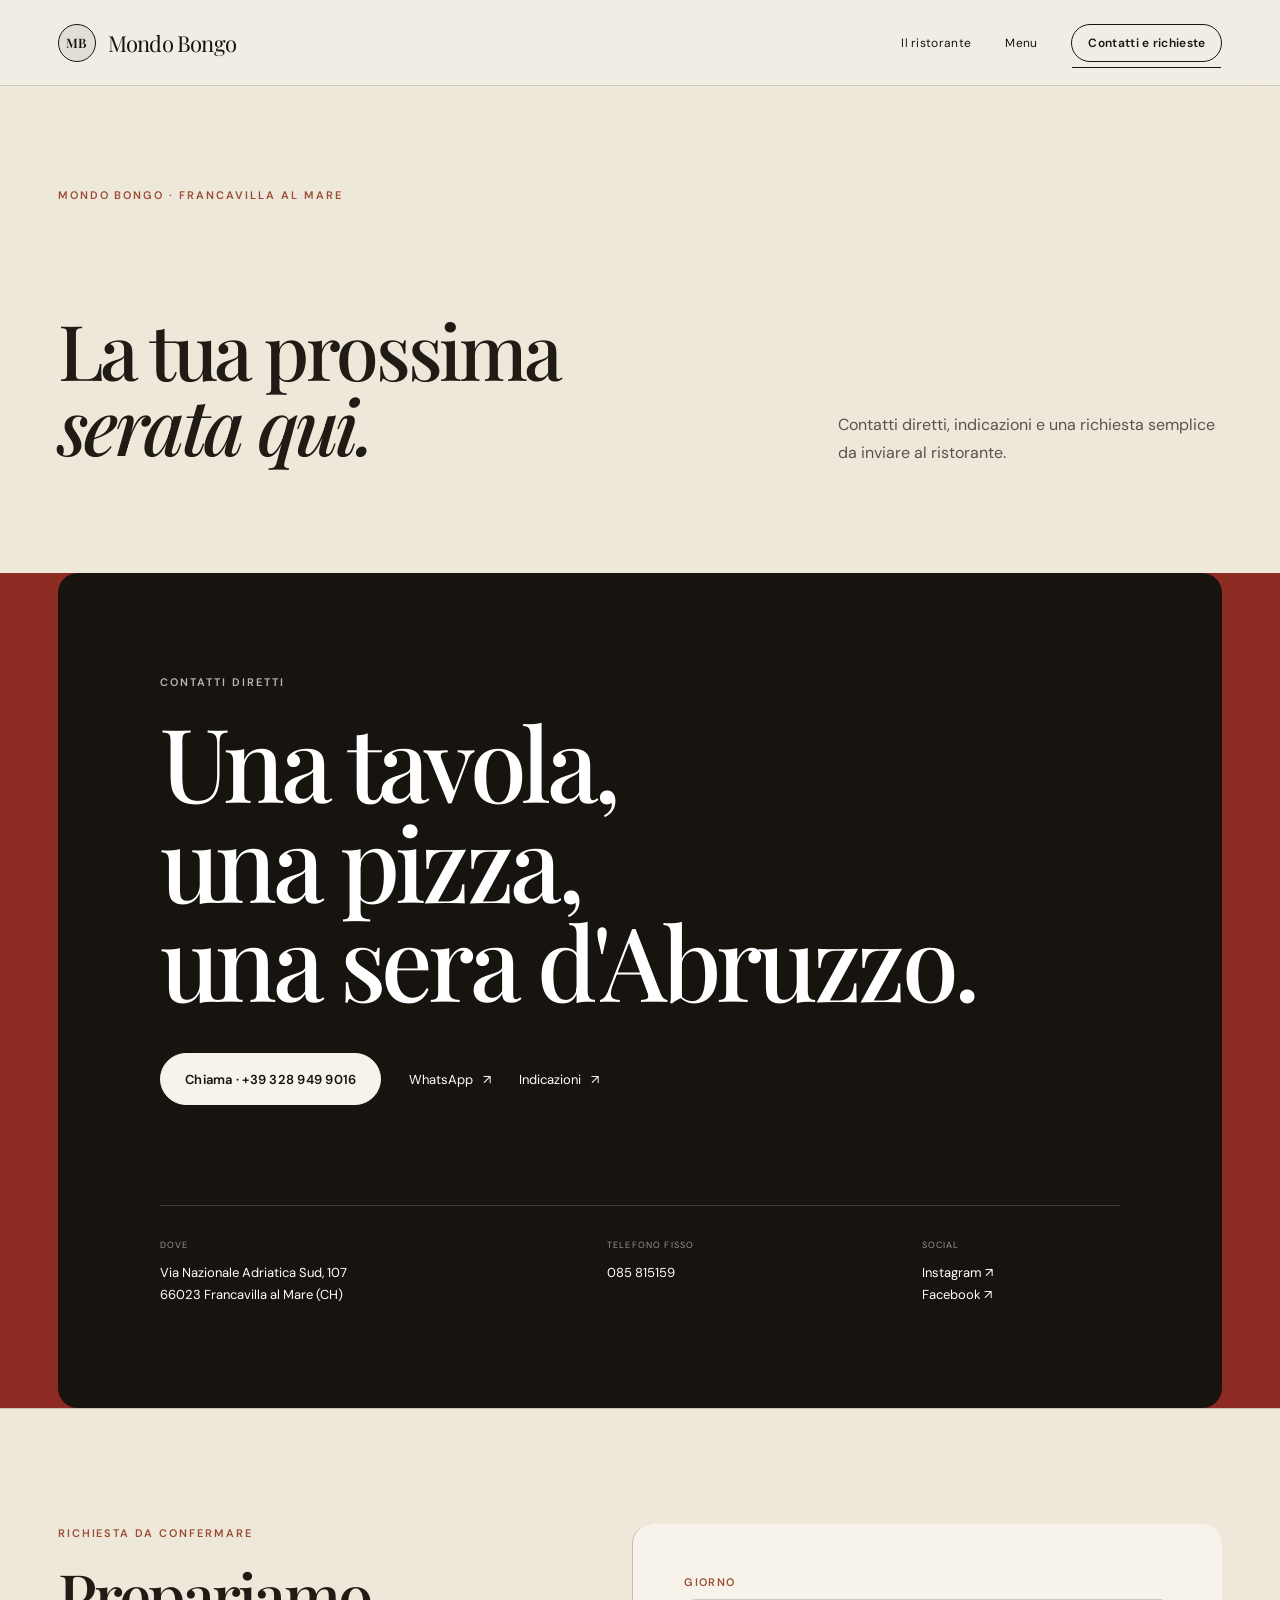
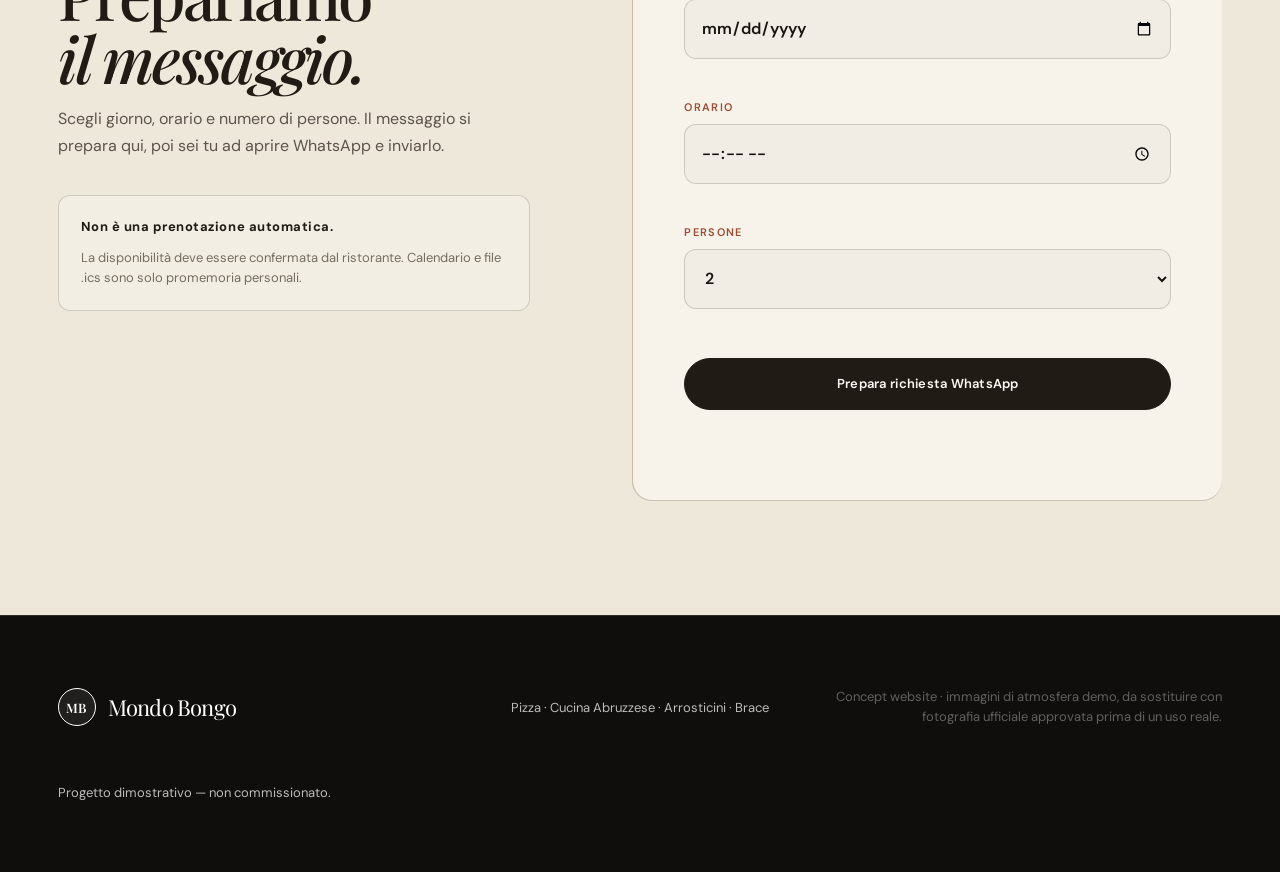
==== commit a6807e19: "feat: apply Crescita system to contacts" ====
--- a/contatti.html
+++ b/contatti.html
@@ -4,17 +4,18 @@
 <meta charset="utf-8"/>
 <meta content="width=device-width, initial-scale=1.0" name="viewport"/>
 <meta content="Contatti e indicazioni per Mondo Bongo. Prepara una richiesta WhatsApp: la prenotazione richiede conferma del locale." name="description"/>
-<meta content="#16130f" name="theme-color"/>
+<meta content="#f2ede4" name="theme-color"/>
 <title>Contatti e richieste | Mondo Bongo — Demo</title>
 <link href="https://fonts.googleapis.com" rel="preconnect"/>
 <link crossorigin="" href="https://fonts.gstatic.com" rel="preconnect"/>
 <link href="https://fonts.googleapis.com/css2?family=DM+Sans:wght@400;500;600&amp;family=Playfair+Display:ital,wght@0,500;0,600;1,500&amp;display=swap" rel="stylesheet"/>
 <link href="styles.css" rel="stylesheet"/>
 <link href="package.css" rel="stylesheet"/>
+<link href="crescita-v2.css" rel="stylesheet"/>
 <meta content="noindex, follow" name="robots"/>
 <link href="https://mondobongo-website-demo.netlify.app/contatti.html" rel="canonical"/>
 </head>
-<body>
+<body class="page-contact">
 <header class="site-header" id="top">
 <a aria-label="Mondo Bongo home" class="brand" href="index.html"><span class="brand-mark">MB</span><span class="brand-name">Mondo Bongo</span></a>
 <button aria-controls="site-nav" aria-expanded="false" aria-label="Apri menu" class="menu-toggle" type="button"><span></span><span></span></button>
@@ -69,7 +70,7 @@
 <footer class="footer">
 <a class="brand footer-brand" href="index.html"><span class="brand-mark">MB</span><span class="brand-name">Mondo Bongo</span></a>
 <p>Pizza · Cucina Abruzzese · Arrosticini · Brace</p>
-<p class="concept-note">Concept website · immagini di atmosfera da Unsplash, da sostituire con asset ufficiali del locale.</p>
+<p class="concept-note">Concept website · immagini di atmosfera demo, da sostituire con fotografia ufficiale approvata prima di un uso reale.</p>
 <p>Progetto dimostrativo — non commissionato.</p>
 </footer>
 <script src="growth.js"></script>
--- a/package.css
+++ b/package.css
@@ -1,2 +1,218 @@
-[hidden]{display:none!important}a:focus-visible,button:focus-visible,input:focus-visible,select:focus-visible{outline:3px solid #bca177;outline-offset:4px}.page-heading{padding-top:150px;padding-bottom:50px;background:#eee8db;color:#201b15}.page-heading h1{font-size:clamp(42px,6vw,80px);margin:20px 0}.section{padding-top:70px;padding-bottom:70px}.menu-panel{display:block}.js .menu-panel:not(.active){display:none}.menu-tab{font-size:15px;min-height:44px}.nav{font-size:15px}.request-section,.qr-card{display:grid;grid-template-columns:1fr 1fr;gap:6%;background:#eee8db;color:#201b15}.request-section h2{font-size:clamp(38px,5vw,65px)}.request-section p{max-width:55ch;line-height:1.65}.request-section form{display:grid;gap:18px;align-content:start}.request-section label{display:grid;gap:8px;font-size:16px}.request-section input,.request-section select{width:100%;min-width:0;padding:14px;border:1px solid #8c7b66;background:#fffaf1;border-radius:4px;color:#201b15;font:inherit}.request-section button{border:1px solid #201b15;background:#201b15;color:#fffaf1;cursor:pointer}.request-section [hidden]{display:none}.request-section #request-result{border-top:1px solid #8c7b66;padding-top:20px}.request-section #request-link{display:inline-flex;background:#201b15;color:#fffaf1}.request-section #calendar-link,.request-section #google-calendar-link{display:block;width:fit-content;max-width:100%;overflow-wrap:anywhere}.request-section #request-result small{display:block;max-width:55ch;line-height:1.55}.qr-card{align-items:center}.qr-card img{width:240px;max-width:100%;height:auto;justify-self:center}.qr-card h2{font:40px Georgia,serif}.footer{font-size:14px;padding-bottom:100px}.reveal{opacity:1;transform:none}.site-header{background:#171510}.nav[aria-label]{visibility:visible}.menu-toggle{min-width:44px;min-height:44px}.menu-panel-heading{position:static}.menu-panel-heading h3{overflow-wrap:anywhere}.request-section>*,.qr-card>*,.menu-item>*{min-width:0}@media(max-width:820px){.request-section,.qr-card{grid-template-columns:1fr;gap:28px}.page-heading{padding-top:130px}.section{padding-top:48px;padding-bottom:48px}.page-heading.section{padding-top:130px}.js .nav:not(.open){visibility:hidden}.nav{font-size:22px}.nav a{padding:12px}.hero h1{font-size:clamp(46px,10vw,72px)}.menu-panel-heading h3{font-size:38px}.menu-tabs{display:flex;overflow:auto;max-width:100%;gap:10px}.menu-tab{flex:0 0 auto}.hero{min-height:700px}.hero-facts{position:relative;bottom:auto;left:auto;right:auto;margin:35px 22px 0;flex-wrap:wrap}.hero{display:flex;flex-direction:column;justify-content:center}.hero-content{position:relative}.request-section form{min-width:0}.request-section .button,.request-section #request-link{max-width:100%;overflow-wrap:anywhere}.qr-card img{width:min(240px,72vw)}}@media(max-width:360px){.page-heading h1{font-size:clamp(40px,13vw,52px)}.request-section h2{font-size:clamp(34px,11vw,44px)}.menu-panel-heading h3{font-size:34px}.request-section,.qr-card{gap:22px}.request-section input,.request-section select{font-size:16px}}@media(prefers-reduced-motion:reduce){*,*::before,*::after{animation:none!important;transition:none!important;scroll-behavior:auto!important}}
-@media(max-width:820px){.menu-toggle{display:block}.nav{position:fixed;inset:0;background:#eee8db;color:#201b15;padding:100px 24px 36px;flex-direction:column;align-items:flex-start;transform:translateY(-105%);overflow-y:auto}.nav.open{transform:translateY(0)}html:not(.js) .nav{position:static;transform:none;padding:10px;flex-direction:row;flex-wrap:wrap;font-size:14px}html:not(.js) .site-header{position:relative;flex-wrap:wrap;height:auto}html:not(.js) .menu-toggle{display:none}}
+[hidden]{display:none!important}
+html,body{max-width:100%;overflow-x:hidden}
+body{min-width:0}
+a,button,input,select{touch-action:manipulation}
+a:focus-visible,button:focus-visible,input:focus-visible,select:focus-visible,[tabindex]:focus-visible{outline:3px solid #bca177;outline-offset:4px}
+main,section,.site-header,.nav,.menu-item,.menu-item>*,.request-section>*,.qr-card>*{min-width:0}
+
+/* Shared navigation: restrained, readable, consistent across all three pages. */
+.site-header{background:#171510;border-bottom:1px solid rgba(255,255,255,.1)}
+.site-header.scrolled{background:#171510;border-color:rgba(255,255,255,.14)}
+.nav{font-size:14px}
+.nav a[aria-current="page"]{font-weight:600}
+.nav a[aria-current="page"]::after{right:0}
+.menu-toggle{min-width:44px;min-height:44px;color:inherit}
+
+/* Interior-page heading: editorial, not a second hero. */
+.page-heading{padding-top:150px;padding-bottom:58px;background:#eee8db;color:#201b15}
+.page-heading .eyebrow{color:#766c60}
+.page-heading h1{font-size:clamp(44px,6vw,80px);margin:18px 0 22px}
+.page-heading>p:last-of-type{max-width:650px;color:#675e54;line-height:1.7}
+.page-heading-actions{display:flex;flex-wrap:wrap;align-items:center;gap:14px 24px;margin-top:28px}
+.section{padding-top:78px;padding-bottom:78px}
+.home-primary{background:#201b15;color:#fffaf1;border-color:#201b15}
+.home-primary:hover{background:#4a3c2f;color:#fffaf1}
+
+/* Homepage refinement: preserve the warm editorial direction and make food the story. */
+.hero-content{width:min(980px,88vw);padding-bottom:clamp(150px,18vh,205px)}
+.hero h1{max-width:1050px}
+.hero-copy{max-width:620px;color:rgba(255,255,255,.86)}
+.hero-actions{gap:18px 28px}
+.hero-actions .text-link{min-height:48px}
+.hero-facts{max-width:min(760px,60vw)}
+.hero-facts>span{min-width:0;padding-right:22px}
+.intro-grid{gap:clamp(48px,7vw,90px)}
+.pillars article{transition:border-color .2s ease}
+.pillars article:hover{border-color:rgba(23,20,15,.32)}
+.pizza-image{background-position:center 54%}
+.signature .section-heading{align-items:end}
+.dish-card{background:transparent}
+.dish-card:hover{transform:translateY(-3px);background:#f7f1e7}
+.arrosticini-content{max-width:690px}
+.arrosticini-content .button{margin-top:4px}
+.home-visit{max-width:1320px;margin:0 auto;display:grid;grid-template-columns:1.05fr .95fr;gap:clamp(48px,8vw,110px);align-items:end;border-top:1px solid var(--line)}
+.home-visit-copy{max-width:560px;color:#625a50;line-height:1.75}
+.home-visit-actions{display:flex;flex-wrap:wrap;align-items:center;gap:14px 24px;margin-top:30px}
+
+/* Menu: strong hierarchy, sticky categories, scan-friendly rows. */
+.menu-page-heading{padding-bottom:62px}
+.menu-section{position:relative}
+.menu-editorial-head{padding-bottom:48px;border-bottom:1px solid var(--line)}
+.menu-intro{line-height:1.75}
+.menu-feature-strip{margin-top:0}
+.menu-feature-strip article{min-width:0}
+.menu-feature-strip h3{overflow-wrap:anywhere}
+.menu-category-guide{display:flex;justify-content:space-between;align-items:center;margin-top:48px;padding-bottom:10px;color:#786f65;font-size:12px}
+.menu-category-guide p{margin:0}
+.menu-tabs{position:sticky;top:70px;z-index:15;display:flex;gap:8px;flex-wrap:wrap;padding:12px 0;background:#f2ede4;border-bottom:1px solid var(--line)}
+.menu-tab{min-height:46px;padding:11px 15px;border:1px solid var(--line);border-radius:999px;background:transparent;color:#5e574f;font-size:13px;cursor:pointer;transition:background .18s ease,color .18s ease,border-color .18s ease}
+.menu-tab span{margin-right:7px;font-size:9px;color:#928779}
+.menu-tab:hover,.menu-tab.active{background:#201b15;color:#fffaf1;border-color:#201b15}
+.menu-tab.active span{color:#d8c09b}
+.menu-panel{display:block;padding-top:42px}
+.js .menu-panel:not(.active){display:none}
+.menu-panel-heading{position:static;margin-bottom:28px}
+.menu-panel-heading h3{overflow-wrap:anywhere}
+.menu-item{grid-template-columns:minmax(0,1fr) auto;gap:24px;padding:24px 0}
+.menu-item h4{overflow-wrap:anywhere}
+.menu-item strong{white-space:nowrap;font-variant-numeric:tabular-nums}
+.menu-item.featured{padding-left:14px;border-left:2px solid #b48a4a}
+.menu-footer{align-items:center;gap:24px}
+.menu-footer .button{flex:0 0 auto}
+.qr-card{display:grid;grid-template-columns:1fr 1fr;gap:7%;align-items:center;background:#eee8db;color:#201b15;border-top:1px solid var(--line)}
+.qr-card h2{margin:14px 0 18px;font:500 clamp(38px,4.4vw,58px)/1 Georgia,serif}
+.qr-card p{max-width:55ch;line-height:1.7}
+.qr-card img{width:240px;max-width:100%;height:auto;justify-self:center;background:#fff;padding:10px;border:1px solid #cfc3b2}
+.qr-actions{display:grid;gap:8px;margin-top:22px;width:fit-content;max-width:100%}
+
+/* Contacts and request flow: explicit distinction between request and confirmation. */
+.contact-actions{flex-wrap:wrap}
+.contact-actions .text-link{min-height:48px}
+.request-section{display:grid;grid-template-columns:minmax(0,.9fr) minmax(0,1.1fr);gap:7%;background:#eee8db;color:#201b15;border-top:1px solid var(--line)}
+.request-section h2{font-size:clamp(40px,5vw,66px)}
+.request-section p{max-width:55ch;line-height:1.7}
+.request-disclosure{display:grid;gap:5px;margin-top:28px;padding:18px 0;border-top:1px solid #bcae9a;border-bottom:1px solid #bcae9a}
+.request-disclosure strong{font-size:13px;letter-spacing:.04em}
+.request-disclosure span{max-width:52ch;color:#6d6357;font-size:13px;line-height:1.6}
+.request-section form{display:grid;gap:17px;align-content:start;padding-left:clamp(0px,2vw,28px);border-left:1px solid #c8bba8}
+.request-section label{display:grid;gap:8px;font-size:13px;font-weight:600;letter-spacing:.03em}
+.request-section input,.request-section select{width:100%;min-width:0;min-height:50px;padding:13px 14px;border:1px solid #8c7b66;background:#fffaf1;border-radius:4px;color:#201b15;font:inherit}
+.request-section input:focus,.request-section select:focus{border-color:#6d5238}
+.request-submit,.request-primary{justify-content:center;background:#201b15!important;color:#fffaf1!important;border-color:#201b15!important}
+#request-error{min-height:1.5em;margin:0;color:#8a2f24;font-size:13px}
+.request-section #request-result{display:grid;gap:14px;padding-top:22px;border-top:1px solid #8c7b66}
+.request-ready{display:grid;gap:4px;margin:0!important}
+.request-ready strong{font:600 12px/1.4 "DM Sans",Arial,sans-serif;letter-spacing:.1em;text-transform:uppercase;color:#6f4e2e}
+.request-ready span{font-size:12px;color:#71675b}
+#request-preview{padding:14px 0;margin:0;border-block:1px solid #d0c4b4;color:#443a30}
+.calendar-actions{display:grid;gap:7px}
+.request-section #calendar-link,.request-section #google-calendar-link{display:flex;width:fit-content;max-width:100%;overflow-wrap:anywhere}
+.request-section #request-result small{display:block;max-width:58ch;color:#75695a;line-height:1.6}
+.footer{font-size:13px;padding-bottom:90px}
+.reveal{opacity:1;transform:none}
+
+@media(max-width:1024px){
+  .hero-content{width:min(900px,90vw)}
+  .hero-facts{max-width:72vw}
+  .home-visit{grid-template-columns:1fr 1fr;gap:44px}
+  .request-section{gap:5%}
+}
+
+@media(max-width:820px){
+  .site-header,.site-header.scrolled{height:70px;padding-inline:20px;background:#171510;color:#fff}
+  .brand-name{font-size:19px}
+  .menu-toggle{display:grid;place-items:center;z-index:70}
+  .nav{position:fixed;inset:0;z-index:60;width:100%;height:100dvh;padding:max(104px,calc(78px + env(safe-area-inset-top))) 20px max(30px,env(safe-area-inset-bottom));display:flex;flex-direction:column;align-items:stretch;gap:0;overflow-y:auto;background:#eee8db;color:#201b15;transform:translateY(-105%);transition:transform .3s ease}
+  .nav.open{transform:translateY(0)}
+  .nav a{width:100%;min-height:58px;display:flex;align-items:center;border-bottom:1px solid var(--line);font-family:var(--serif);font-size:clamp(27px,8vw,36px)}
+  .nav a::after{display:none!important}
+  html:not(.js) .nav{position:static;height:auto;transform:none;padding:10px 20px;flex-direction:row;flex-wrap:wrap;font-size:14px}
+  html:not(.js) .nav a{width:auto;min-height:44px;font:inherit;border:0}
+  html:not(.js) .site-header{position:relative;flex-wrap:wrap;height:auto}
+  html:not(.js) .menu-toggle{display:none}
+
+  .section{padding-top:58px;padding-bottom:58px}
+  .page-heading,.page-heading.section{padding-top:122px;padding-bottom:48px}
+  .page-heading h1{font-size:clamp(43px,10vw,64px)}
+  .page-heading-actions{align-items:stretch}
+  .page-heading-actions .button,.page-heading-actions .text-link{width:100%;justify-content:center}
+
+  .hero{min-height:720px;display:flex;flex-direction:column;justify-content:flex-end}
+  .hero-content{width:100%;padding:130px 20px 54px}
+  .hero h1{font-size:clamp(48px,11vw,72px);line-height:.95}
+  .hero-copy{max-width:600px;margin-top:24px;font-size:15px}
+  .hero-actions{flex-direction:column;align-items:stretch;margin-top:28px;gap:10px}
+  .hero-actions .button,.hero-actions .text-link{width:100%;min-height:50px;justify-content:center}
+  .hero-actions .text-link{border:1px solid rgba(255,255,255,.36);border-radius:999px}
+  .hero-facts{position:relative;left:auto;right:auto;bottom:auto;width:100%;max-width:none;margin:0;padding:0 20px 26px;display:grid;grid-template-columns:repeat(3,minmax(0,1fr));background:#171510;border-top:1px solid rgba(255,255,255,.2)}
+  .hero-facts>span{min-width:0;padding:16px 10px 0 0;border-left:0;border-right:1px solid rgba(255,255,255,.15);font-size:22px}
+  .hero-facts>span:last-child{border-right:0;padding-right:0}
+
+  .intro-grid,.home-visit,.request-section,.qr-card{grid-template-columns:1fr;gap:30px}
+  .pillars{grid-template-columns:repeat(2,1fr)}
+  .pizza-feature{grid-template-columns:1fr;min-height:0}
+  .pizza-image{min-height:min(86vw,560px)}
+  .pizza-copy{padding:64px 20px}
+  .process{grid-template-columns:repeat(3,1fr)}
+  .dish-grid{grid-template-columns:repeat(2,1fr)}
+  .arrosticini-section{min-height:680px;align-items:flex-end}
+  .arrosticini-content{width:auto;margin:0;padding:72px 20px 54px}
+  .home-visit{padding-inline:20px}
+
+  .menu-editorial-head{grid-template-columns:1fr;gap:22px}
+  .menu-volume{writing-mode:initial;transform:none;padding:0}
+  .menu-intro{grid-column:auto;max-width:none}
+  .menu-feature-strip{grid-template-columns:1fr}
+  .menu-feature-strip article,.menu-feature-strip article:not(:first-child){border-right:0;border-bottom:1px solid var(--line)}
+  .menu-category-guide{margin-top:34px}
+  .menu-tabs{top:70px;width:calc(100% + 40px);margin-left:-20px;padding:10px 20px;flex-wrap:nowrap;gap:8px;overflow-x:auto;overscroll-behavior-inline:contain;scroll-snap-type:x proximity;scrollbar-width:none;-webkit-overflow-scrolling:touch}
+  .menu-tabs::-webkit-scrollbar{display:none}
+  .menu-tab{flex:0 0 auto;scroll-snap-align:start;white-space:nowrap}
+  .menu-panel{padding-top:36px}
+  .menu-panel-heading h3{font-size:clamp(38px,9vw,52px)}
+  .menu-item{gap:12px}
+  .menu-item h4{font-size:21px;line-height:1.15}
+  .menu-footer{flex-direction:column;align-items:stretch}
+  .menu-footer .button{width:100%}
+  .qr-card{padding-inline:20px}
+  .qr-card img{width:min(240px,72vw)}
+
+  .contact-actions{flex-direction:column;align-items:stretch}
+  .contact-actions .button,.contact-actions .text-link{width:100%;justify-content:center}
+  .request-section{padding-inline:20px}
+  .request-section form{padding-left:0;border-left:0;border-top:1px solid #c8bba8;padding-top:28px}
+  .request-section .button{width:100%;max-width:100%;white-space:normal;text-align:center}
+  .calendar-actions .text-link{width:100%}
+}
+
+@media(max-width:520px){
+  .hero{min-height:680px}
+  .hero-content{padding-bottom:42px}
+  .hero h1{font-size:clamp(45px,13.5vw,60px)}
+  .hero-facts{grid-template-columns:1fr}
+  .hero-facts>span{display:grid;grid-template-columns:90px 1fr;align-items:center;gap:12px;border-right:0;border-bottom:1px solid rgba(255,255,255,.15);padding:12px 0;font-size:21px}
+  .hero-facts>span:last-child{border-bottom:0}
+  .hero-facts small{margin-top:0}
+  .pillars,.dish-grid{grid-template-columns:1fr}
+  .process{grid-template-columns:1fr}
+  .process div{display:grid;grid-template-columns:92px 1fr;align-items:center;border-bottom:1px solid var(--line);padding:15px 0}
+  .process span{margin-top:0}
+  .arrosticini-section{min-height:620px}
+  .menu-category-guide{font-size:11px}
+  .menu-item{padding:20px 0}
+  .menu-item.featured{padding-left:10px}
+  .menu-item strong{font-size:13px}
+  .qr-card h2{font-size:38px}
+}
+
+@media(max-width:360px){
+  .site-header,.site-header.scrolled{padding-inline:16px}
+  .brand-name{font-size:17px}
+  .page-heading,.page-heading.section{padding-inline:16px}
+  .page-heading h1{font-size:clamp(40px,13vw,50px)}
+  .hero-content{padding-inline:16px}
+  .hero h1{font-size:43px}
+  .hero-copy{font-size:14px}
+  .hero-facts{padding-inline:16px}
+  .section,.home-visit,.request-section,.qr-card{padding-left:16px;padding-right:16px}
+  .display{font-size:clamp(39px,12vw,48px)}
+  .menu-tabs{width:calc(100% + 32px);margin-left:-16px;padding-left:16px;padding-right:16px}
+  .menu-panel-heading h3{font-size:34px}
+  .menu-item h4{font-size:19px}
+  .request-section h2{font-size:clamp(34px,11vw,44px)}
+  .request-section input,.request-section select{font-size:16px}
+}
+
+@media(prefers-reduced-motion:reduce){
+  *,*::before,*::after{animation:none!important;transition:none!important;scroll-behavior:auto!important}
+}
--- a/crescita-v2.css
+++ b/crescita-v2.css
@@ -0,0 +1,467 @@
+/*
+  Mondo Bongo — Crescita visual system
+  Punto Due Studio · Phase 3
+  This layer intentionally preserves the existing static HTML/JS feature scope.
+*/
+:root {
+  --mb-ink: #17140f;
+  --mb-paper: #f2ede4;
+  --mb-warm: #e7dfd2;
+  --mb-cream: #f8f3ea;
+  --mb-ember: #9b4c32;
+  --mb-wine: #5a2426;
+  --mb-gold: #b48a4a;
+  --mb-muted: #756c61;
+  --mb-line: rgba(23,20,15,.17);
+  --mb-dark-line: rgba(248,243,234,.18);
+  --mb-shadow: 0 24px 70px rgba(39,25,18,.12);
+  --mb-radius-sm: 12px;
+  --mb-radius: 20px;
+  --mb-container: 1320px;
+  --mb-ease: cubic-bezier(.2,.75,.2,1);
+}
+
+html { scroll-padding-top: 86px; }
+body {
+  background: var(--mb-paper);
+  color: var(--mb-ink);
+  overflow-x: clip;
+}
+
+body.page-menu,
+body.page-contact { padding-top: 86px; }
+
+body.page-menu .site-header,
+body.page-contact .site-header {
+  color: var(--mb-ink);
+  background: rgba(242,237,228,.9);
+  border-bottom-color: var(--mb-line);
+  backdrop-filter: blur(18px);
+}
+
+.site-header {
+  padding-inline: clamp(20px,4.5vw,72px);
+  transition: height .3s ease, background .3s ease, border-color .3s ease, color .3s ease;
+}
+.site-header.scrolled {
+  box-shadow: 0 8px 34px rgba(30,20,14,.04);
+}
+.brand-mark {
+  width: 38px;
+  height: 38px;
+  background: color-mix(in srgb,currentColor 7%,transparent);
+}
+.brand-name { letter-spacing: -.035em; }
+.nav { gap: 34px; font-size: 12px; letter-spacing: .025em; }
+.nav a[aria-current="page"]::after { right: 0 !important; }
+.nav a:last-child {
+  padding: 10px 16px;
+  border: 1px solid currentColor;
+  border-radius: 999px;
+}
+
+/* Home hero — generated atmospheric demo asset, not official restaurant photography. */
+.page-home .hero {
+  min-height: 920px;
+  height: min(100svh, 1040px);
+  isolation: isolate;
+}
+.page-home .hero-media {
+  background-image: url('https://d8j0ntlcm91z4.cloudfront.net/user_3JN4lq7KBj4c3qEQUgSkbrftgrd/hf_20260916_082431_73dd836a-0bdb-4ddf-a62a-b07786fe6572.png');
+  background-position: center 52%;
+  transform: scale(1.015);
+}
+.page-home .hero-shade {
+  background:
+    linear-gradient(90deg,rgba(25,12,8,.88) 0%,rgba(25,12,8,.58) 44%,rgba(25,12,8,.2) 74%,rgba(25,12,8,.12) 100%),
+    linear-gradient(0deg,rgba(18,10,7,.74),transparent 52%);
+}
+.page-home .hero-content {
+  width: min(1080px,88vw);
+  padding-left: clamp(22px,5vw,78px);
+  padding-bottom: clamp(168px,18vh,212px);
+}
+.page-home .hero h1 {
+  font-size: clamp(66px,8.6vw,126px);
+  max-width: 960px;
+  text-wrap: balance;
+}
+.page-home .hero-copy { max-width: 610px; }
+.page-home .hero-actions { margin-top: 40px; }
+.page-home .hero-facts {
+  left: clamp(22px,5vw,78px);
+  right: clamp(22px,4vw,68px);
+  justify-content: flex-end;
+}
+.page-home .hero-facts > span { min-width: clamp(150px,15vw,220px); }
+
+.button {
+  position: relative;
+  overflow: hidden;
+  font-weight: 600;
+  letter-spacing: .02em;
+}
+.home-primary,
+.request-submit,
+.request-primary {
+  color: var(--mb-cream);
+  background: var(--mb-wine);
+  border-color: var(--mb-wine);
+}
+.home-primary:hover,
+.request-submit:hover,
+.request-primary:hover { color: var(--mb-wine); background: transparent; }
+
+.section { padding-top: clamp(92px,9vw,132px); padding-bottom: clamp(92px,9vw,132px); }
+.section-kicker { color: var(--mb-ember); }
+.display { text-wrap: balance; }
+.intro-grid { gap: clamp(48px,7vw,104px); }
+.intro-copy { color: #514a43; }
+.pillars { margin-top: 84px; }
+.pillars article {
+  min-height: 220px;
+  padding-top: 34px;
+  transition: background .28s ease, transform .28s ease;
+}
+.pillars article:hover { background: rgba(248,243,234,.52); transform: translateY(-3px); }
+.pillars h3 { font-size: 34px; }
+
+.pizza-feature {
+  max-width: 1500px;
+  margin: 0 auto;
+  background: var(--mb-warm);
+}
+.pizza-image { min-height: 760px; }
+.pizza-copy { padding-inline: clamp(56px,8vw,132px); }
+.process strong { color: var(--mb-wine); }
+
+.signature { padding-top: clamp(100px,10vw,148px); }
+.dish-grid { gap: 14px; }
+.dish-card {
+  min-height: 350px;
+  border-radius: var(--mb-radius-sm);
+  border-color: var(--mb-line);
+  background: rgba(248,243,234,.42);
+}
+.dish-card:nth-child(2) {
+  color: var(--mb-cream);
+  background: var(--mb-wine);
+  border-color: var(--mb-wine);
+}
+.dish-card:nth-child(2) p,
+.dish-card:nth-child(2) .dish-no { color: rgba(248,243,234,.72); }
+.dish-card:hover { box-shadow: var(--mb-shadow); }
+
+.arrosticini-section { min-height: 720px; }
+.arrosticini-overlay {
+  background: linear-gradient(90deg,rgba(35,14,13,.91),rgba(35,14,13,.48) 55%,rgba(35,14,13,.14));
+}
+.arrosticini-content { margin-left: max(22px,calc((100vw - 1320px)/2 + 70px)); }
+
+.home-visit {
+  display: grid;
+  grid-template-columns: 1fr .85fr;
+  gap: clamp(50px,8vw,120px);
+  align-items: end;
+}
+.home-visit-copy { max-width: 560px; }
+.home-visit-copy > p { color: #5a5148; line-height: 1.75; }
+
+/* Interior page heading */
+.page-heading {
+  padding-top: clamp(86px,8vw,128px);
+  padding-bottom: clamp(76px,7vw,112px);
+  display: grid;
+  grid-template-columns: minmax(0,1.2fr) minmax(300px,.65fr);
+  gap: 70px;
+  align-items: end;
+}
+.page-heading > .eyebrow,
+.page-heading > h1 { grid-column: 1; }
+.page-heading > p:not(.eyebrow),
+.page-heading-actions { grid-column: 2; }
+.page-heading > p:not(.eyebrow) { line-height: 1.75; color: #5b534a; }
+.page-heading .eyebrow { color: var(--mb-ember); }
+
+/* Menu — no-JS remains fully readable; JS enhances it to tabs. */
+.menu-section { padding-top: 70px; }
+.menu-editorial-head {
+  display: grid;
+  grid-template-columns: 140px minmax(0,1fr) minmax(280px,400px);
+  gap: 48px;
+  align-items: end;
+}
+.menu-volume { font-size: 10px; letter-spacing: .16em; text-transform: uppercase; color: var(--mb-muted); writing-mode: vertical-rl; transform: rotate(180deg); }
+.menu-intro { color: #5d554d; line-height: 1.7; }
+.menu-feature-strip {
+  display: grid;
+  grid-template-columns: repeat(3,1fr);
+  margin-top: 74px;
+  border-block: 1px solid var(--mb-line);
+}
+.menu-feature-strip article {
+  display: grid;
+  grid-template-columns: 36px 1fr auto;
+  gap: 18px;
+  min-height: 210px;
+  padding: 28px;
+  align-items: start;
+  border-right: 1px solid var(--mb-line);
+}
+.menu-feature-strip article:last-child { border-right: 0; }
+.menu-feature-strip small,
+.menu-feature-no { color: var(--mb-ember); text-transform: uppercase; font-size: 10px; letter-spacing: .12em; }
+.menu-feature-strip h3 { margin: 22px 0 10px; font: 500 28px/1.1 var(--serif); }
+.menu-feature-strip p { margin: 0; color: #6c6258; font-size: 13px; line-height: 1.55; }
+.menu-feature-strip strong { font-size: 13px; font-weight: 600; }
+.menu-category-guide { margin-top: 66px; color: var(--mb-muted); font-size: 12px; }
+.menu-tabs {
+  position: sticky;
+  top: 69px;
+  z-index: 15;
+  margin-top: 18px;
+  padding: 14px 0;
+  flex-wrap: nowrap;
+  overflow-x: auto;
+  scrollbar-width: none;
+  background: color-mix(in srgb,var(--mb-paper) 94%,transparent);
+  backdrop-filter: blur(15px);
+}
+.menu-tabs::-webkit-scrollbar { display: none; }
+.menu-tab { flex: 0 0 auto; display: inline-flex; gap: 10px; align-items: center; min-height: 44px; }
+.menu-tab span { color: currentColor; opacity: .6; font-size: 9px; }
+html:not(.js) .menu-panel { display: block !important; margin-top: 78px; }
+.js .menu-panel { display: none; }
+.js .menu-panel.active { display: block; }
+.menu-panels { margin-top: 52px; }
+.menu-panel-heading {
+  display: grid;
+  grid-template-columns: 150px minmax(220px,.7fr) minmax(280px,1fr);
+  gap: 42px;
+  align-items: start;
+  padding-bottom: 38px;
+  border-bottom: 1px solid var(--mb-line);
+}
+.menu-panel-heading > div span { font: 500 42px/1 var(--serif); color: var(--mb-wine); }
+.menu-panel-heading > div small { display: block; margin-top: 10px; color: var(--mb-muted); }
+.menu-panel-heading h3 { margin: 0; font: 500 clamp(38px,4vw,58px)/1 var(--serif); }
+.menu-panel-heading p { margin: 0; color: #625950; line-height: 1.65; }
+.menu-list { display: grid; grid-template-columns: repeat(2,minmax(0,1fr)); column-gap: 54px; }
+.menu-item {
+  min-height: 142px;
+  padding: 30px 0;
+  align-content: start;
+}
+.menu-item h4 { margin: 0; font: 500 24px/1.18 var(--serif); }
+.menu-item p { margin: 10px 0 0; color: #6a6157; font-size: 13px; line-height: 1.55; }
+.menu-item.featured h4::after {
+  content: "firma";
+  margin-left: 9px;
+  font: 600 9px/1 var(--sans);
+  letter-spacing: .12em;
+  text-transform: uppercase;
+  color: var(--mb-ember);
+}
+.menu-footer {
+  display: flex;
+  align-items: center;
+  justify-content: space-between;
+  gap: 36px;
+  margin-top: 70px;
+  padding-top: 28px;
+  border-top: 1px solid var(--mb-line);
+}
+.menu-footer p { max-width: 620px; color: var(--mb-muted); line-height: 1.6; }
+.qr-card {
+  display: grid;
+  grid-template-columns: 1fr minmax(250px,360px);
+  gap: 90px;
+  align-items: center;
+  margin-bottom: 120px;
+  padding: clamp(50px,6vw,86px);
+  color: var(--mb-cream);
+  background: var(--mb-wine);
+  border-radius: var(--mb-radius);
+}
+.qr-card .eyebrow { color: rgba(248,243,234,.65); }
+.qr-card h2 { margin: 18px 0 20px; font: 500 clamp(48px,5.3vw,78px)/.98 var(--serif); }
+.qr-card p { color: rgba(248,243,234,.76); line-height: 1.65; max-width: 600px; }
+.qr-card .dark-link { color: var(--mb-cream); }
+.qr-card img { width: min(100%,300px); justify-self: end; background: var(--mb-cream); padding: 18px; border-radius: 16px; }
+.qr-actions { display: flex; flex-wrap: wrap; gap: 24px; margin-top: 30px; }
+
+/* Contacts & request flow */
+.contact { padding: 0 clamp(22px,4.5vw,70px); }
+.contact-inner {
+  max-width: var(--mb-container);
+  margin: 0 auto;
+  padding: clamp(72px,8vw,118px);
+  border-radius: var(--mb-radius);
+  background: var(--mb-ink);
+}
+.contact-meta { border-color: var(--mb-dark-line); }
+.contact-meta a { text-decoration-thickness: 1px; text-underline-offset: 4px; }
+.request-section {
+  display: grid;
+  grid-template-columns: minmax(0,.8fr) minmax(440px,1fr);
+  gap: clamp(58px,8vw,130px);
+  align-items: start;
+}
+.request-copy { position: sticky; top: 116px; }
+.request-copy .eyebrow { color: var(--mb-ember); }
+.request-copy > p:not(.eyebrow) { max-width: 520px; color: #5c544c; line-height: 1.7; }
+.request-disclosure {
+  margin-top: 36px;
+  padding: 22px;
+  border: 1px solid var(--mb-line);
+  border-radius: var(--mb-radius-sm);
+  background: rgba(248,243,234,.52);
+}
+.request-disclosure strong,
+.request-disclosure span { display: block; }
+.request-disclosure span { margin-top: 8px; color: var(--mb-muted); font-size: 13px; line-height: 1.55; }
+#request-form {
+  padding: clamp(30px,4vw,54px);
+  border-radius: var(--mb-radius);
+  background: var(--mb-cream);
+  box-shadow: 0 1px 0 var(--mb-line);
+}
+#request-form label { display: grid; gap: 10px; margin-bottom: 24px; font-size: 11px; font-weight: 600; letter-spacing: .12em; text-transform: uppercase; color: var(--mb-ember); }
+#request-form input,
+#request-form select {
+  width: 100%;
+  min-height: 60px;
+  padding: 0 16px;
+  border: 1px solid var(--mb-line);
+  border-radius: var(--mb-radius-sm);
+  color: var(--mb-ink);
+  background: var(--mb-paper);
+  font-size: 16px;
+  outline: none;
+}
+#request-form input:focus,
+#request-form select:focus { border-color: var(--mb-wine); box-shadow: 0 0 0 3px rgba(90,36,38,.12); }
+.request-submit { width: 100%; margin-top: 8px; cursor: pointer; }
+#request-error { min-height: 22px; color: #9a302f; font-size: 13px; }
+#request-result {
+  margin-top: 28px;
+  padding: 24px;
+  border: 1px solid rgba(90,36,38,.24);
+  border-radius: var(--mb-radius-sm);
+  background: rgba(231,223,210,.48);
+}
+.request-ready { display: grid; gap: 6px; }
+.request-ready strong { color: var(--mb-wine); }
+#request-preview { line-height: 1.65; }
+.calendar-actions { display: grid; gap: 12px; margin-top: 22px; }
+
+.footer {
+  padding: 58px clamp(22px,4.5vw,70px);
+  border-top: 1px solid rgba(248,243,234,.13);
+}
+.footer .concept-note { max-width: 680px; line-height: 1.55; }
+
+/* Scroll reveal is progressive enhancement only. */
+.js .reveal {
+  opacity: 0;
+  transform: translateY(22px);
+  transition: opacity .72s var(--mb-ease), transform .72s var(--mb-ease);
+}
+.js .reveal.is-visible { opacity: 1; transform: none; }
+
+:focus-visible {
+  outline: 3px solid var(--mb-gold);
+  outline-offset: 4px;
+  border-radius: 4px;
+}
+
+@media (max-width: 1000px) {
+  .page-heading { grid-template-columns: 1fr; gap: 26px; }
+  .page-heading > * { grid-column: 1 !important; }
+  .menu-editorial-head { grid-template-columns: 1fr; gap: 28px; }
+  .menu-volume { writing-mode: horizontal-tb; transform: none; }
+  .menu-feature-strip { grid-template-columns: 1fr; }
+  .menu-feature-strip article { border-right: 0; border-bottom: 1px solid var(--mb-line); min-height: 150px; }
+  .menu-feature-strip article:last-child { border-bottom: 0; }
+  .menu-panel-heading { grid-template-columns: 120px .7fr 1fr; }
+  .request-section { grid-template-columns: .8fr 1fr; gap: 46px; }
+}
+
+@media (max-width: 820px) {
+  body.page-menu,
+  body.page-contact { padding-top: 72px; }
+  .site-header { height: 72px; }
+  .site-header.scrolled { height: 64px; }
+  .nav {
+    color: var(--mb-cream);
+    background: rgba(23,20,15,.98);
+  }
+  .nav a:last-child { border: 0; padding: 0; }
+  .page-home .hero { min-height: 690px; height: 86svh; }
+  .page-home .hero-media { background-position: 60% center; }
+  .page-home .hero-content { padding-bottom: 118px; }
+  .page-home .hero h1 { font-size: clamp(56px,14.8vw,78px); line-height: .88; }
+  .page-home .hero-copy { max-width: 92%; font-size: 15px; }
+  .page-home .hero-facts { display: none; }
+  .intro-grid,
+  .home-visit { grid-template-columns: 1fr; gap: 34px; }
+  .pillars { grid-template-columns: repeat(2,1fr); }
+  .pillars article { min-height: 165px; border-bottom: 1px solid var(--mb-line); }
+  .pillars article:nth-child(2n) { border-right: 0; }
+  .pizza-feature { grid-template-columns: 1fr; }
+  .pizza-image { min-height: 62svh; }
+  .pizza-copy { padding: 72px 24px; }
+  .process { margin-top: 42px; }
+  .dish-grid { grid-template-columns: 1fr 1fr; }
+  .arrosticini-content { margin-left: 24px; }
+  .menu-tabs { top: 63px; margin-inline: -22px; padding-inline: 22px; }
+  .menu-panel-heading { grid-template-columns: 1fr; gap: 18px; }
+  .menu-panel-heading > div { display: flex; align-items: baseline; gap: 12px; }
+  .menu-list { grid-template-columns: 1fr; }
+  .menu-item { min-height: 0; }
+  .qr-card { grid-template-columns: 1fr; gap: 46px; margin-inline: 16px; }
+  .qr-card img { justify-self: start; width: min(76vw,280px); }
+  .request-section { grid-template-columns: 1fr; }
+  .request-copy { position: static; }
+}
+
+@media (max-width: 540px) {
+  .section { padding-inline: 20px; padding-top: 78px; padding-bottom: 78px; }
+  .page-home .hero { min-height: 660px; }
+  .page-home .hero-content { width: auto; padding-left: 20px; padding-right: 20px; }
+  .page-home .hero h1 { font-size: clamp(52px,15.8vw,68px); }
+  .hero-actions { align-items: flex-start; flex-direction: column; gap: 18px; }
+  .hero-actions .button { width: auto; }
+  .display { font-size: clamp(42px,13vw,58px); }
+  .pillars { margin-top: 54px; }
+  .pillars article { padding: 22px 14px 16px 0; }
+  .pillars article:not(:first-child) { padding-left: 16px; }
+  .pillars h3 { margin-top: 18px; font-size: 25px; }
+  .process { grid-template-columns: 1fr; }
+  .process div { padding-block: 18px; border-bottom: 1px solid var(--mb-line); }
+  .section-heading { align-items: flex-start; flex-direction: column; }
+  .dish-grid { grid-template-columns: 1fr; }
+  .dish-card { min-height: 250px; }
+  .arrosticini-section { min-height: 680px; }
+  .page-heading { padding-inline: 20px; }
+  .page-heading-actions { display: grid; gap: 18px; }
+  .menu-section { padding-top: 54px; }
+  .menu-feature-strip { margin-top: 46px; }
+  .menu-feature-strip article { grid-template-columns: 30px 1fr auto; padding: 22px 10px; }
+  .menu-feature-strip h3 { font-size: 23px; }
+  .menu-tab { min-height: 46px; }
+  .menu-footer { align-items: flex-start; flex-direction: column; }
+  .qr-card { margin-bottom: 76px; padding: 42px 24px; }
+  .contact { padding-inline: 16px; }
+  .contact-inner { padding: 56px 24px; }
+  .contact-actions { align-items: flex-start; flex-direction: column; }
+  .contact-meta { grid-template-columns: 1fr; gap: 24px; }
+  #request-form { padding: 24px 18px; }
+  .footer { padding-inline: 20px; }
+}
+
+@media (prefers-reduced-motion: reduce) {
+  html { scroll-behavior: auto; }
+  *,*::before,*::after { animation-duration: .01ms !important; animation-iteration-count: 1 !important; transition-duration: .01ms !important; scroll-behavior: auto !important; }
+  .js .reveal { opacity: 1; transform: none; }
+}
